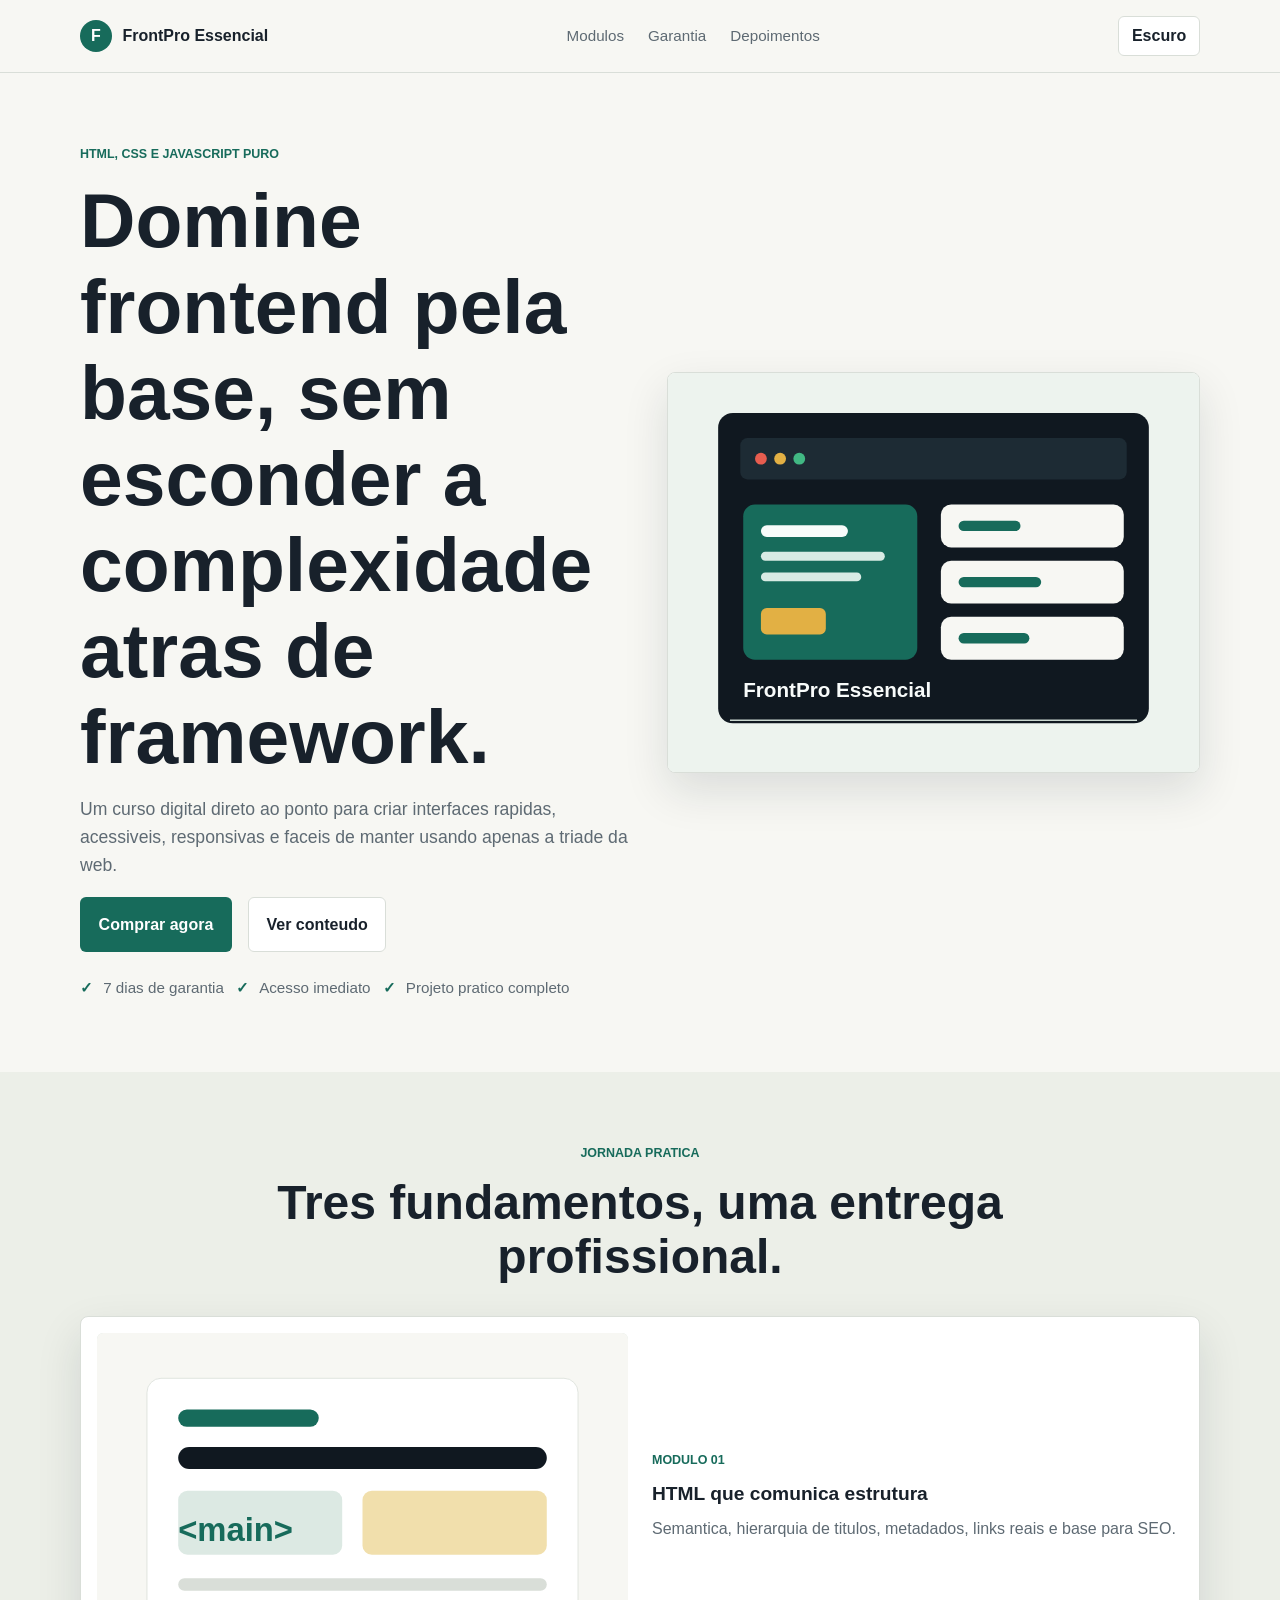
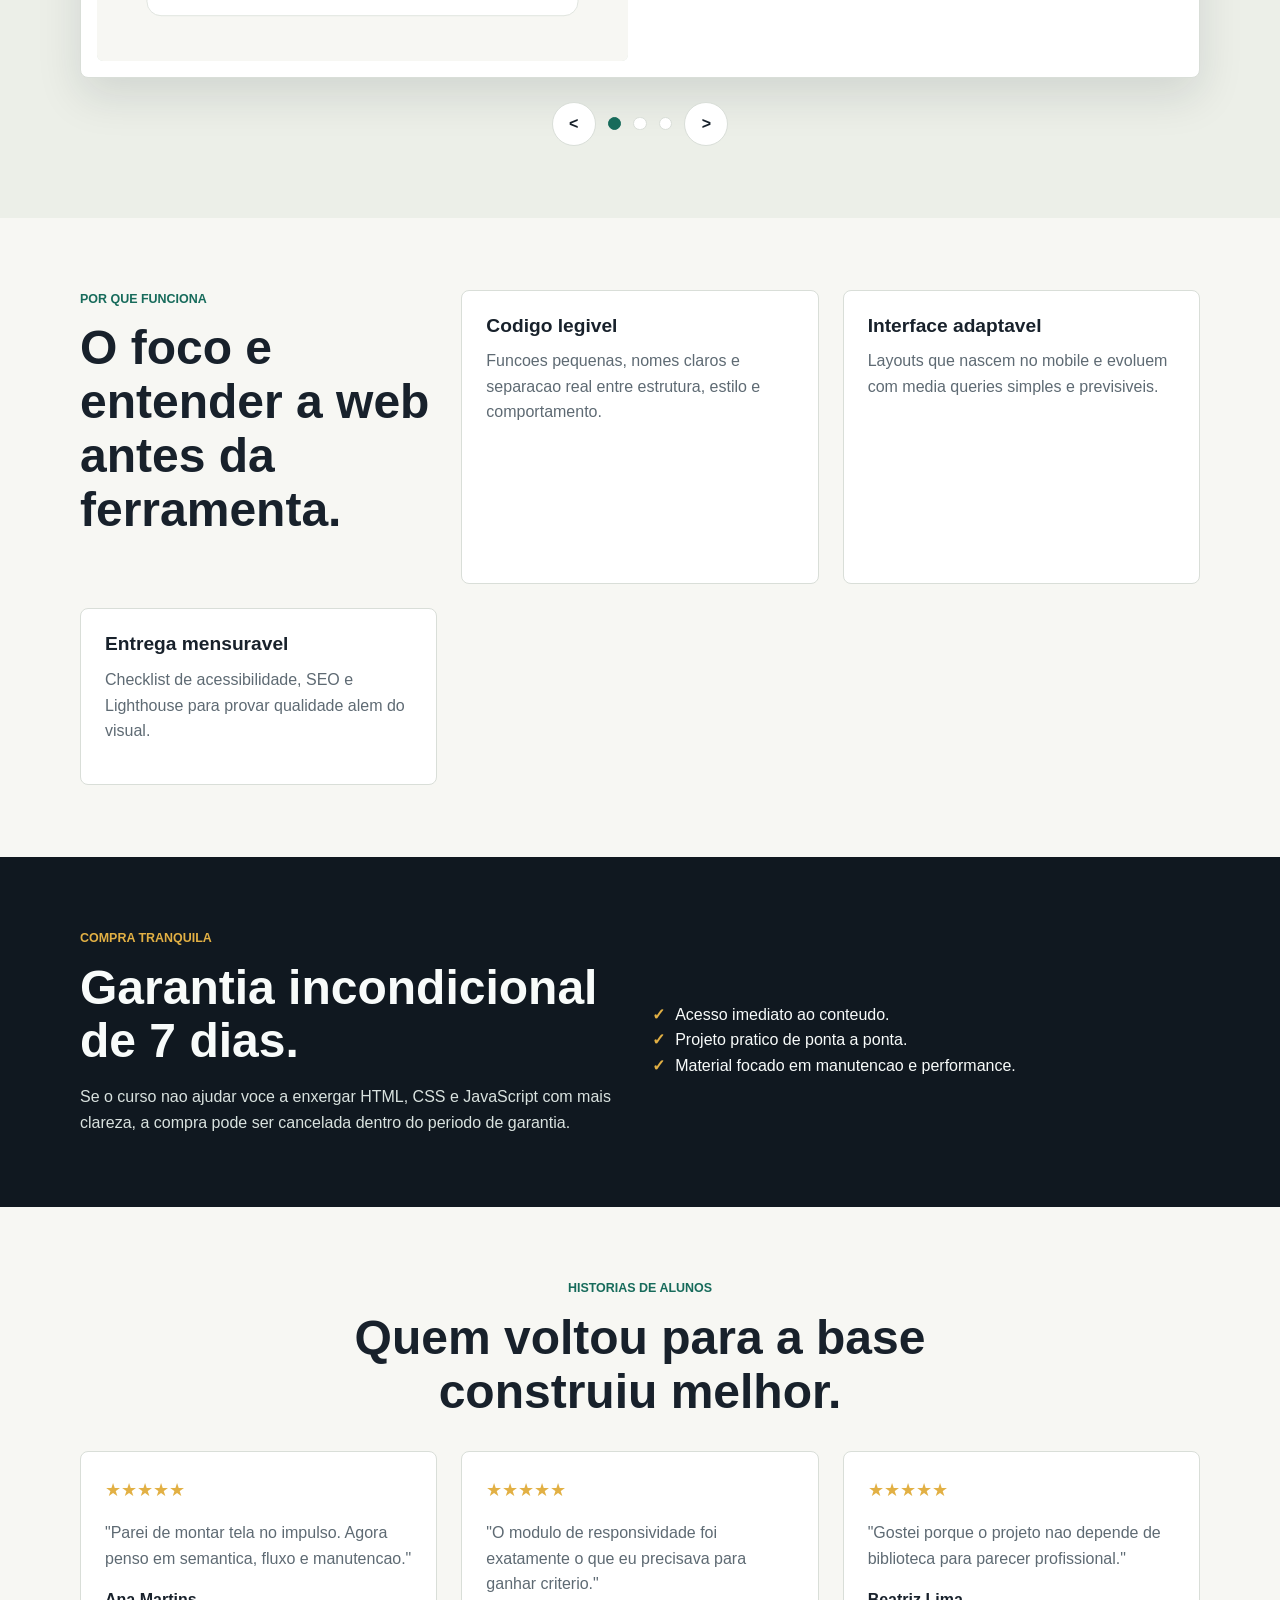
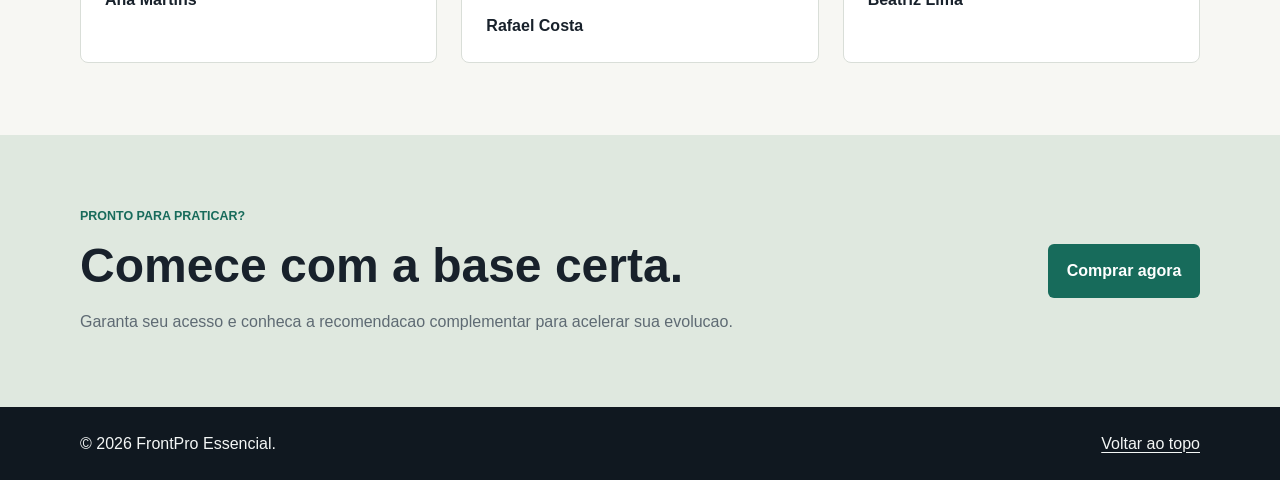
==== index.html @ 7623f75d "Fix theme toggle cache busting" ====
<!DOCTYPE html>
<html lang="pt-BR">
  <head>
    <meta charset="utf-8">
    <meta name="viewport" content="width=device-width, initial-scale=1">
    <title>FrontPro Essencial | Frontend sem framework</title>
    <meta
      name="description"
      content="Curso digital para dominar HTML, CSS e JavaScript puro com acessibilidade, responsividade, SEO e performance."
    >
    <meta property="og:title" content="FrontPro Essencial">
    <meta
      property="og:description"
      content="Aprenda frontend pela base da web: HTML semantico, CSS moderno e JavaScript Vanilla."
    >
    <meta property="og:type" content="website">
    <meta property="og:image" content="assets/img/hero.svg">
    <script>
      (function () {
        var theme = localStorage.getItem("frontpro-theme");
        var prefersDark = window.matchMedia("(prefers-color-scheme: dark)").matches;
        document.documentElement.dataset.theme = theme || (prefersDark ? "dark" : "light");
      })();
    </script>
    <link rel="preload" href="assets/css/styles.css?v=20260723" as="style">
    <link rel="stylesheet" href="assets/css/styles.css?v=20260723">
    <script src="assets/js/main.js?v=20260723" defer></script>
  </head>
  <body data-page="home">
    <a class="skip-link" href="#conteudo">Pular para o conteudo</a>

    <header class="site-header">
      <div class="container header-grid">
        <a class="brand" href="index.html" aria-label="FrontPro Essencial, inicio">
          <span class="brand-mark" aria-hidden="true">F</span>
          <span>FrontPro Essencial</span>
        </a>
        <nav class="site-nav" aria-label="Navegacao principal">
          <a href="#modulos">Modulos</a>
          <a href="#garantia">Garantia</a>
          <a href="#depoimentos">Depoimentos</a>
        </nav>
        <button class="theme-toggle" type="button" data-theme-toggle aria-label="Ativar modo escuro">
          <span data-theme-label>Escuro</span>
        </button>
      </div>
    </header>

    <main id="conteudo">
      <section class="hero section">
        <div class="container hero-grid">
          <div class="hero-copy">
            <p class="eyebrow">HTML, CSS e JavaScript puro</p>
            <h1>Domine frontend pela base, sem esconder a complexidade atras de framework.</h1>
            <p class="hero-text">
              Um curso digital direto ao ponto para criar interfaces rapidas, acessiveis,
              responsivas e faceis de manter usando apenas a triade da web.
            </p>
            <div class="hero-actions">
              <a class="button button-primary" href="upsell.html" data-track-step="initial-purchase">
                Comprar agora
              </a>
              <a class="button button-secondary" href="#modulos">Ver conteudo</a>
            </div>
            <ul class="trust-list" aria-label="Destaques do curso">
              <li>7 dias de garantia</li>
              <li>Acesso imediato</li>
              <li>Projeto pratico completo</li>
            </ul>
          </div>
          <figure class="hero-media">
            <img
              src="assets/img/hero.svg"
              width="720"
              height="540"
              alt="Tela de curso FrontPro Essencial com modulos de HTML, CSS e JavaScript"
            >
          </figure>
        </div>
      </section>

      <section class="section section-muted" id="modulos" aria-labelledby="modulos-title">
        <div class="container">
          <div class="section-heading">
            <p class="eyebrow">Jornada pratica</p>
            <h2 id="modulos-title">Tres fundamentos, uma entrega profissional.</h2>
          </div>

          <section
            class="carousel"
            data-carousel
            aria-roledescription="carrossel"
            aria-label="Modulos do FrontPro Essencial"
          >
            <div class="carousel-viewport">
              <article class="carousel-slide is-active" data-slide>
                <img
                  src="assets/img/slide-01.svg"
                  width="680"
                  height="420"
                  alt="Modulo de HTML semantico com estrutura de pagina"
                  loading="lazy"
                >
                <div>
                  <p class="eyebrow">Modulo 01</p>
                  <h3>HTML que comunica estrutura</h3>
                  <p>Semantica, hierarquia de titulos, metadados, links reais e base para SEO.</p>
                </div>
              </article>

              <article class="carousel-slide" data-slide hidden>
                <img
                  src="assets/img/slide-02.svg"
                  width="680"
                  height="420"
                  alt="Modulo de CSS responsivo com grid e componentes"
                  loading="lazy"
                >
                <div>
                  <p class="eyebrow">Modulo 02</p>
                  <h3>CSS limpo e responsivo</h3>
                  <p>Mobile first, tokens, Grid, Flexbox, estados visuais e componentes reutilizaveis.</p>
                </div>
              </article>

              <article class="carousel-slide" data-slide hidden>
                <img
                  src="assets/img/slide-03.svg"
                  width="680"
                  height="420"
                  alt="Modulo de JavaScript Vanilla com comportamento de interface"
                  loading="lazy"
                >
                <div>
                  <p class="eyebrow">Modulo 03</p>
                  <h3>JavaScript sem peso extra</h3>
                  <p>DOM, eventos, carrossel acessivel, estado de jornada e interacoes progressivas.</p>
                </div>
              </article>
            </div>

            <div class="carousel-controls" role="group" aria-label="Controles do carrossel">
              <button class="icon-button" type="button" data-carousel-prev aria-label="Slide anterior">
                <span aria-hidden="true">&lt;</span>
              </button>
              <div class="carousel-dots" data-carousel-dots role="group" aria-label="Selecionar slide"></div>
              <button class="icon-button" type="button" data-carousel-next aria-label="Proximo slide">
                <span aria-hidden="true">&gt;</span>
              </button>
            </div>
          </section>
        </div>
      </section>

      <section class="section" aria-labelledby="beneficios-title">
        <div class="container feature-grid">
          <div class="section-heading section-heading-left">
            <p class="eyebrow">Por que funciona</p>
            <h2 id="beneficios-title">O foco e entender a web antes da ferramenta.</h2>
          </div>
          <article class="feature-card">
            <h3>Codigo legivel</h3>
            <p>Funcoes pequenas, nomes claros e separacao real entre estrutura, estilo e comportamento.</p>
          </article>
          <article class="feature-card">
            <h3>Interface adaptavel</h3>
            <p>Layouts que nascem no mobile e evoluem com media queries simples e previsiveis.</p>
          </article>
          <article class="feature-card">
            <h3>Entrega mensuravel</h3>
            <p>Checklist de acessibilidade, SEO e Lighthouse para provar qualidade alem do visual.</p>
          </article>
        </div>
      </section>

      <section class="section section-band" id="garantia" aria-labelledby="garantia-title">
        <div class="container guarantee-grid">
          <div>
            <p class="eyebrow">Compra tranquila</p>
            <h2 id="garantia-title">Garantia incondicional de 7 dias.</h2>
            <p>
              Se o curso nao ajudar voce a enxergar HTML, CSS e JavaScript com mais clareza,
              a compra pode ser cancelada dentro do periodo de garantia.
            </p>
          </div>
          <ul class="check-list">
            <li>Acesso imediato ao conteudo.</li>
            <li>Projeto pratico de ponta a ponta.</li>
            <li>Material focado em manutencao e performance.</li>
          </ul>
        </div>
      </section>

      <section class="section" id="depoimentos" aria-labelledby="depoimentos-title">
        <div class="container">
          <div class="section-heading">
            <p class="eyebrow">Historias de alunos</p>
            <h2 id="depoimentos-title">Quem voltou para a base construiu melhor.</h2>
          </div>
          <div class="testimonial-grid">
            <article class="testimonial">
              <div class="stars" role="img" aria-label="Avaliacao 5 de 5">&#9733;&#9733;&#9733;&#9733;&#9733;</div>
              <p>"Parei de montar tela no impulso. Agora penso em semantica, fluxo e manutencao."</p>
              <strong>Ana Martins</strong>
            </article>
            <article class="testimonial">
              <div class="stars" role="img" aria-label="Avaliacao 4.8 de 5">&#9733;&#9733;&#9733;&#9733;&#9733;</div>
              <p>"O modulo de responsividade foi exatamente o que eu precisava para ganhar criterio."</p>
              <strong>Rafael Costa</strong>
            </article>
            <article class="testimonial">
              <div class="stars" role="img" aria-label="Avaliacao 5 de 5">&#9733;&#9733;&#9733;&#9733;&#9733;</div>
              <p>"Gostei porque o projeto nao depende de biblioteca para parecer profissional."</p>
              <strong>Beatriz Lima</strong>
            </article>
          </div>
        </div>
      </section>

      <section class="section final-cta" aria-labelledby="cta-title">
        <div class="container final-cta-grid">
          <div>
            <p class="eyebrow">Pronto para praticar?</p>
            <h2 id="cta-title">Comece com a base certa.</h2>
            <p>Garanta seu acesso e conheca a recomendacao complementar para acelerar sua evolucao.</p>
          </div>
          <a class="button button-primary" href="upsell.html" data-track-step="initial-purchase">
            Comprar agora
          </a>
        </div>
      </section>
    </main>

    <footer class="site-footer">
      <div class="container footer-grid">
        <p>&copy; 2026 FrontPro Essencial.</p>
        <a href="#conteudo">Voltar ao topo</a>
      </div>
    </footer>
  </body>
</html>
---- assets/css/styles.css ----
:root {
  color-scheme: light;
  --color-page: #f7f7f3;
  --color-surface: #ffffff;
  --color-surface-strong: #101820;
  --color-text: #18212b;
  --color-muted: #5e6a73;
  --color-border: #d9ded8;
  --color-section-muted: #ecefe8;
  --color-final-cta: #dfe8df;
  --color-reveal: #fffdf6;
  --color-video: #0b1117;
  --color-hero-gradient-start: #f7f7f3;
  --color-hero-gradient-end: #ecefe8;
  --color-media-soft: #dde8e2;
  --color-primary: #176b5b;
  --color-primary-dark: #0f4b40;
  --color-price: #0f4b40;
  --color-accent: #e2b044;
  --color-focus: #1f7ae0;
  --header-bg: rgba(247, 247, 243, 0.94);
  --shadow-soft: 0 18px 45px rgba(20, 33, 39, 0.12);
  --radius-sm: 6px;
  --radius-md: 8px;
  --container: 1120px;
  --space-1: 0.5rem;
  --space-2: 0.75rem;
  --space-3: 1rem;
  --space-4: 1.5rem;
  --space-5: 2rem;
  --space-6: 3rem;
  --space-7: 4.5rem;
  --font-body: Arial, Helvetica, sans-serif;
}

:root[data-theme="dark"] {
  color-scheme: dark;
  --color-page: #0f1514;
  --color-surface: #17211f;
  --color-surface-strong: #07100e;
  --color-text: #eef5f1;
  --color-muted: #b7c4bf;
  --color-border: #2b3a36;
  --color-section-muted: #121c1a;
  --color-final-cta: #14231f;
  --color-reveal: #171f1c;
  --color-video: #050908;
  --color-hero-gradient-start: #0f1514;
  --color-hero-gradient-end: #121c1a;
  --color-media-soft: #1e312d;
  --color-primary: #49b89f;
  --color-primary-dark: #8ee0ce;
  --color-price: #8ee0ce;
  --color-accent: #f0c766;
  --color-focus: #78b7ff;
  --header-bg: rgba(15, 21, 20, 0.94);
  --shadow-soft: 0 18px 45px rgba(0, 0, 0, 0.32);
}

* {
  box-sizing: border-box;
}

html {
  scroll-behavior: smooth;
}

body {
  margin: 0;
  background: var(--color-page);
  color: var(--color-text);
  font-family: var(--font-body);
  font-size: 1rem;
  line-height: 1.6;
}

img {
  display: block;
  max-width: 100%;
  height: auto;
}

a {
  color: inherit;
  text-decoration-thickness: 0.08em;
  text-underline-offset: 0.2em;
}

button,
input,
textarea,
select {
  font: inherit;
}

:focus-visible {
  outline: 3px solid var(--color-focus);
  outline-offset: 4px;
}

.skip-link {
  position: absolute;
  left: 1rem;
  top: 0.75rem;
  z-index: 20;
  padding: 0.7rem 1rem;
  background: var(--color-surface);
  border: 1px solid var(--color-border);
  border-radius: var(--radius-sm);
  transform: translateY(-150%);
}

.skip-link:focus {
  transform: translateY(0);
}

.container {
  width: min(100% - 2rem, var(--container));
  margin-inline: auto;
}

.narrow {
  width: min(100% - 2rem, 820px);
}

.section {
  padding-block: var(--space-7);
}

.section-muted {
  background: var(--color-section-muted);
}

.section-band {
  background: var(--color-surface-strong);
  color: #f8fbfa;
}

.site-header {
  position: sticky;
  top: 0;
  z-index: 10;
  background: var(--header-bg);
  border-bottom: 1px solid var(--color-border);
  backdrop-filter: blur(14px);
}

.header-grid {
  display: flex;
  min-height: 4.5rem;
  align-items: center;
  justify-content: space-between;
  gap: var(--space-3);
}

.brand {
  display: inline-flex;
  align-items: center;
  gap: 0.65rem;
  color: var(--color-text);
  font-weight: 800;
  text-decoration: none;
}

.brand-mark {
  display: inline-grid;
  width: 2rem;
  height: 2rem;
  place-items: center;
  border-radius: 50%;
  background: var(--color-primary);
  color: white;
}

.site-nav {
  display: none;
  align-items: center;
  gap: var(--space-4);
  color: var(--color-muted);
  font-size: 0.95rem;
}

.site-nav a {
  text-decoration: none;
}

.site-nav a:hover {
  color: var(--color-primary);
}

.theme-toggle {
  display: inline-flex;
  min-height: 2.5rem;
  align-items: center;
  justify-content: center;
  border: 1px solid var(--color-border);
  border-radius: var(--radius-sm);
  background: var(--color-surface);
  color: var(--color-text);
  cursor: pointer;
  font-weight: 800;
  padding-inline: 0.8rem;
}

.hero {
  padding-block: var(--space-6);
}

.hero-grid {
  display: grid;
  gap: var(--space-5);
  align-items: center;
}

.hero-copy {
  max-width: 680px;
}

.eyebrow {
  margin: 0 0 var(--space-2);
  color: var(--color-primary);
  font-size: 0.78rem;
  font-weight: 800;
  letter-spacing: 0;
  text-transform: uppercase;
}

.section-band .eyebrow {
  color: var(--color-accent);
}

h1,
h2,
h3,
p {
  margin-top: 0;
}

h1,
h2,
h3 {
  line-height: 1.12;
}

h1 {
  max-width: 13ch;
  margin-bottom: var(--space-3);
  font-size: clamp(2.25rem, 7vw, 4.8rem);
}

h2 {
  margin-bottom: var(--space-3);
  font-size: clamp(1.75rem, 4vw, 3rem);
}

h3 {
  margin-bottom: var(--space-2);
  font-size: 1.2rem;
}

.hero-text {
  max-width: 58ch;
  color: var(--color-muted);
  font-size: 1.1rem;
}

.section-band .hero-text,
.section-band p {
  color: #d9e2df;
}

.hero-actions,
.final-cta-grid {
  display: flex;
  flex-wrap: wrap;
  gap: var(--space-3);
  align-items: center;
}

.button {
  display: inline-flex;
  min-height: 3rem;
  align-items: center;
  justify-content: center;
  border: 1px solid transparent;
  border-radius: var(--radius-sm);
  padding: 0.85rem 1.1rem;
  font-weight: 800;
  text-decoration: none;
  transition: background-color 180ms ease, border-color 180ms ease, color 180ms ease, transform 180ms ease;
}

.button:hover {
  transform: translateY(-1px);
}

.button-primary {
  background: var(--color-primary);
  color: white;
}

.button-primary:hover {
  background: var(--color-primary-dark);
}

.button-secondary {
  border-color: var(--color-border);
  background: var(--color-surface);
  color: var(--color-text);
}

.button-secondary:hover {
  border-color: var(--color-primary);
  color: var(--color-primary-dark);
}

.trust-list,
.check-list,
.summary-list {
  padding: 0;
  list-style: none;
}

.trust-list {
  display: flex;
  flex-wrap: wrap;
  gap: var(--space-2);
  margin: var(--space-4) 0 0;
  color: var(--color-muted);
  font-size: 0.95rem;
}

.trust-list li,
.check-list li {
  position: relative;
  padding-left: 1.45rem;
}

.trust-list li::before,
.check-list li::before {
  position: absolute;
  left: 0;
  color: var(--color-primary);
  content: "✓";
  font-weight: 800;
}

.section-band .check-list li::before {
  color: var(--color-accent);
}

.hero-media {
  margin: 0;
  border: 1px solid var(--color-border);
  border-radius: var(--radius-md);
  background: var(--color-surface);
  box-shadow: var(--shadow-soft);
  overflow: hidden;
}

.section-heading {
  max-width: 760px;
  margin: 0 auto var(--space-5);
  text-align: center;
}

.section-heading-left {
  margin-inline: 0;
  text-align: left;
}

.carousel {
  display: grid;
  gap: var(--space-4);
}

.carousel-viewport {
  min-height: 0;
}

.carousel-slide {
  display: grid;
  gap: var(--space-4);
  align-items: center;
  padding: var(--space-3);
  border: 1px solid var(--color-border);
  border-radius: var(--radius-md);
  background: var(--color-surface);
  box-shadow: var(--shadow-soft);
}

.carousel-slide[hidden] {
  display: none;
}

.carousel-slide img {
  border-radius: var(--radius-sm);
  background: var(--color-media-soft);
}

.carousel-slide p:last-child {
  margin-bottom: 0;
  color: var(--color-muted);
}

.carousel-controls,
.carousel-dots {
  display: flex;
  align-items: center;
  justify-content: center;
  gap: var(--space-2);
}

.icon-button,
.dot-button {
  display: inline-grid;
  place-items: center;
  border: 1px solid var(--color-border);
  background: var(--color-surface);
  color: var(--color-text);
  cursor: pointer;
}

.icon-button {
  width: 2.75rem;
  height: 2.75rem;
  border-radius: 50%;
  font-weight: 800;
}

.dot-button {
  width: 0.85rem;
  height: 0.85rem;
  border-radius: 50%;
  padding: 0;
}

.dot-button[aria-current="true"] {
  background: var(--color-primary);
  border-color: var(--color-primary);
}

.feature-grid,
.testimonial-grid,
.steps-grid,
.info-grid,
.offer-grid,
.thanks-grid,
.guarantee-grid {
  display: grid;
  gap: var(--space-4);
}

.feature-card,
.testimonial,
.step-card,
.summary-card,
.support-box,
.offer-panel,
.price-box {
  border: 1px solid var(--color-border);
  border-radius: var(--radius-md);
  background: var(--color-surface);
  padding: var(--space-4);
}

.feature-card p,
.testimonial p,
.step-card p,
.support-box p,
.offer-panel p {
  color: var(--color-muted);
}

.guarantee-grid {
  align-items: center;
}

.guarantee-grid p:last-child,
.guarantee-grid ul {
  margin-bottom: 0;
}

.guarantee-compact {
  margin-top: var(--space-4);
}

.stars {
  margin-bottom: var(--space-3);
  color: var(--color-accent);
  font-size: 1.1rem;
  letter-spacing: 0;
}

.final-cta {
  background: var(--color-final-cta);
}

.final-cta-grid {
  justify-content: space-between;
}

.final-cta-grid p:last-child {
  margin-bottom: 0;
  color: var(--color-muted);
}

.site-footer {
  padding-block: var(--space-4);
  background: var(--color-surface-strong);
  color: #f4f7f6;
}

.footer-grid {
  display: flex;
  flex-wrap: wrap;
  justify-content: space-between;
  gap: var(--space-3);
}

.footer-grid p {
  margin-bottom: 0;
}

.footer-grid a {
  color: #f4f7f6;
}

.upsell-hero {
  padding-bottom: var(--space-5);
}

.video-shell {
  position: relative;
  margin-top: var(--space-4);
  overflow: hidden;
  border-radius: var(--radius-md);
  background: var(--color-video);
  box-shadow: var(--shadow-soft);
  aspect-ratio: 16 / 9;
}

.video-shell iframe {
  position: absolute;
  inset: 0;
  width: 100%;
  height: 100%;
  border: 0;
}

.video-note {
  margin-top: var(--space-3);
  color: var(--color-muted);
  font-size: 0.95rem;
}

.reveal-offer {
  background: var(--color-reveal);
}

.offer-grid {
  align-items: start;
}

.price-box {
  margin: 0;
  color: var(--color-muted);
  text-align: center;
}

.price-box strong {
  display: inline-block;
  margin-top: var(--space-1);
  color: var(--color-price);
  font-size: 2rem;
}

.thanks-section {
  background: linear-gradient(180deg, var(--color-hero-gradient-start) 0%, var(--color-hero-gradient-end) 100%);
}

.thanks-grid {
  align-items: center;
}

.summary-card h2 {
  font-size: 1.5rem;
}

.summary-list {
  margin: 0;
}

.summary-list li {
  padding-block: 0.7rem;
  border-bottom: 1px solid var(--color-border);
}

.summary-list li:last-child {
  border-bottom: 0;
}

.step-card span {
  display: inline-grid;
  width: 2rem;
  height: 2rem;
  margin-bottom: var(--space-3);
  place-items: center;
  border-radius: 50%;
  background: var(--color-primary);
  color: white;
  font-weight: 800;
}

@media (min-width: 720px) {
  .site-nav {
    display: flex;
  }

  .hero-grid,
  .carousel-slide,
  .offer-grid,
  .thanks-grid,
  .info-grid,
  .guarantee-grid {
    grid-template-columns: repeat(2, minmax(0, 1fr));
  }

  .feature-grid,
  .testimonial-grid,
  .steps-grid {
    grid-template-columns: repeat(3, minmax(0, 1fr));
  }

  .feature-grid .section-heading,
  .steps-grid .section-heading {
    grid-column: 1 / -1;
  }

  .carousel-viewport {
    min-height: 0;
  }
}

@media (min-width: 1040px) {
  .hero {
    padding-block: var(--space-7);
  }

  .hero-grid {
    grid-template-columns: 1.02fr 0.98fr;
  }

  .feature-grid .section-heading,
  .steps-grid .section-heading {
    grid-column: auto;
  }
}

@media (max-width: 420px) {
  .container,
  .narrow {
    width: min(100% - 1.25rem, var(--container));
  }

  .section {
    padding-block: var(--space-5);
  }

  .header-grid {
    min-height: 4rem;
  }

  .brand {
    font-size: 0.95rem;
  }

  .hero-actions,
  .final-cta-grid {
    align-items: stretch;
    flex-direction: column;
  }

  .button {
    width: 100%;
  }

  .carousel-viewport {
    min-height: 0;
  }
}

@media (prefers-reduced-motion: reduce) {
  *,
  *::before,
  *::after {
    scroll-behavior: auto !important;
    animation-duration: 0.01ms !important;
    animation-iteration-count: 1 !important;
    transition-duration: 0.01ms !important;
  }
}
---- assets/css/styles.css ----
:root {
  color-scheme: light;
  --color-page: #f7f7f3;
  --color-surface: #ffffff;
  --color-surface-strong: #101820;
  --color-text: #18212b;
  --color-muted: #5e6a73;
  --color-border: #d9ded8;
  --color-section-muted: #ecefe8;
  --color-final-cta: #dfe8df;
  --color-reveal: #fffdf6;
  --color-video: #0b1117;
  --color-hero-gradient-start: #f7f7f3;
  --color-hero-gradient-end: #ecefe8;
  --color-media-soft: #dde8e2;
  --color-primary: #176b5b;
  --color-primary-dark: #0f4b40;
  --color-price: #0f4b40;
  --color-accent: #e2b044;
  --color-focus: #1f7ae0;
  --header-bg: rgba(247, 247, 243, 0.94);
  --shadow-soft: 0 18px 45px rgba(20, 33, 39, 0.12);
  --radius-sm: 6px;
  --radius-md: 8px;
  --container: 1120px;
  --space-1: 0.5rem;
  --space-2: 0.75rem;
  --space-3: 1rem;
  --space-4: 1.5rem;
  --space-5: 2rem;
  --space-6: 3rem;
  --space-7: 4.5rem;
  --font-body: Arial, Helvetica, sans-serif;
}

:root[data-theme="dark"] {
  color-scheme: dark;
  --color-page: #0f1514;
  --color-surface: #17211f;
  --color-surface-strong: #07100e;
  --color-text: #eef5f1;
  --color-muted: #b7c4bf;
  --color-border: #2b3a36;
  --color-section-muted: #121c1a;
  --color-final-cta: #14231f;
  --color-reveal: #171f1c;
  --color-video: #050908;
  --color-hero-gradient-start: #0f1514;
  --color-hero-gradient-end: #121c1a;
  --color-media-soft: #1e312d;
  --color-primary: #49b89f;
  --color-primary-dark: #8ee0ce;
  --color-price: #8ee0ce;
  --color-accent: #f0c766;
  --color-focus: #78b7ff;
  --header-bg: rgba(15, 21, 20, 0.94);
  --shadow-soft: 0 18px 45px rgba(0, 0, 0, 0.32);
}

* {
  box-sizing: border-box;
}

html {
  scroll-behavior: smooth;
}

body {
  margin: 0;
  background: var(--color-page);
  color: var(--color-text);
  font-family: var(--font-body);
  font-size: 1rem;
  line-height: 1.6;
}

img {
  display: block;
  max-width: 100%;
  height: auto;
}

a {
  color: inherit;
  text-decoration-thickness: 0.08em;
  text-underline-offset: 0.2em;
}

button,
input,
textarea,
select {
  font: inherit;
}

:focus-visible {
  outline: 3px solid var(--color-focus);
  outline-offset: 4px;
}

.skip-link {
  position: absolute;
  left: 1rem;
  top: 0.75rem;
  z-index: 20;
  padding: 0.7rem 1rem;
  background: var(--color-surface);
  border: 1px solid var(--color-border);
  border-radius: var(--radius-sm);
  transform: translateY(-150%);
}

.skip-link:focus {
  transform: translateY(0);
}

.container {
  width: min(100% - 2rem, var(--container));
  margin-inline: auto;
}

.narrow {
  width: min(100% - 2rem, 820px);
}

.section {
  padding-block: var(--space-7);
}

.section-muted {
  background: var(--color-section-muted);
}

.section-band {
  background: var(--color-surface-strong);
  color: #f8fbfa;
}

.site-header {
  position: sticky;
  top: 0;
  z-index: 10;
  background: var(--header-bg);
  border-bottom: 1px solid var(--color-border);
  backdrop-filter: blur(14px);
}

.header-grid {
  display: flex;
  min-height: 4.5rem;
  align-items: center;
  justify-content: space-between;
  gap: var(--space-3);
}

.brand {
  display: inline-flex;
  align-items: center;
  gap: 0.65rem;
  color: var(--color-text);
  font-weight: 800;
  text-decoration: none;
}

.brand-mark {
  display: inline-grid;
  width: 2rem;
  height: 2rem;
  place-items: center;
  border-radius: 50%;
  background: var(--color-primary);
  color: white;
}

.site-nav {
  display: none;
  align-items: center;
  gap: var(--space-4);
  color: var(--color-muted);
  font-size: 0.95rem;
}

.site-nav a {
  text-decoration: none;
}

.site-nav a:hover {
  color: var(--color-primary);
}

.theme-toggle {
  display: inline-flex;
  min-height: 2.5rem;
  align-items: center;
  justify-content: center;
  border: 1px solid var(--color-border);
  border-radius: var(--radius-sm);
  background: var(--color-surface);
  color: var(--color-text);
  cursor: pointer;
  font-weight: 800;
  padding-inline: 0.8rem;
}

.hero {
  padding-block: var(--space-6);
}

.hero-grid {
  display: grid;
  gap: var(--space-5);
  align-items: center;
}

.hero-copy {
  max-width: 680px;
}

.eyebrow {
  margin: 0 0 var(--space-2);
  color: var(--color-primary);
  font-size: 0.78rem;
  font-weight: 800;
  letter-spacing: 0;
  text-transform: uppercase;
}

.section-band .eyebrow {
  color: var(--color-accent);
}

h1,
h2,
h3,
p {
  margin-top: 0;
}

h1,
h2,
h3 {
  line-height: 1.12;
}

h1 {
  max-width: 13ch;
  margin-bottom: var(--space-3);
  font-size: clamp(2.25rem, 7vw, 4.8rem);
}

h2 {
  margin-bottom: var(--space-3);
  font-size: clamp(1.75rem, 4vw, 3rem);
}

h3 {
  margin-bottom: var(--space-2);
  font-size: 1.2rem;
}

.hero-text {
  max-width: 58ch;
  color: var(--color-muted);
  font-size: 1.1rem;
}

.section-band .hero-text,
.section-band p {
  color: #d9e2df;
}

.hero-actions,
.final-cta-grid {
  display: flex;
  flex-wrap: wrap;
  gap: var(--space-3);
  align-items: center;
}

.button {
  display: inline-flex;
  min-height: 3rem;
  align-items: center;
  justify-content: center;
  border: 1px solid transparent;
  border-radius: var(--radius-sm);
  padding: 0.85rem 1.1rem;
  font-weight: 800;
  text-decoration: none;
  transition: background-color 180ms ease, border-color 180ms ease, color 180ms ease, transform 180ms ease;
}

.button:hover {
  transform: translateY(-1px);
}

.button-primary {
  background: var(--color-primary);
  color: white;
}

.button-primary:hover {
  background: var(--color-primary-dark);
}

.button-secondary {
  border-color: var(--color-border);
  background: var(--color-surface);
  color: var(--color-text);
}

.button-secondary:hover {
  border-color: var(--color-primary);
  color: var(--color-primary-dark);
}

.trust-list,
.check-list,
.summary-list {
  padding: 0;
  list-style: none;
}

.trust-list {
  display: flex;
  flex-wrap: wrap;
  gap: var(--space-2);
  margin: var(--space-4) 0 0;
  color: var(--color-muted);
  font-size: 0.95rem;
}

.trust-list li,
.check-list li {
  position: relative;
  padding-left: 1.45rem;
}

.trust-list li::before,
.check-list li::before {
  position: absolute;
  left: 0;
  color: var(--color-primary);
  content: "✓";
  font-weight: 800;
}

.section-band .check-list li::before {
  color: var(--color-accent);
}

.hero-media {
  margin: 0;
  border: 1px solid var(--color-border);
  border-radius: var(--radius-md);
  background: var(--color-surface);
  box-shadow: var(--shadow-soft);
  overflow: hidden;
}

.section-heading {
  max-width: 760px;
  margin: 0 auto var(--space-5);
  text-align: center;
}

.section-heading-left {
  margin-inline: 0;
  text-align: left;
}

.carousel {
  display: grid;
  gap: var(--space-4);
}

.carousel-viewport {
  min-height: 0;
}

.carousel-slide {
  display: grid;
  gap: var(--space-4);
  align-items: center;
  padding: var(--space-3);
  border: 1px solid var(--color-border);
  border-radius: var(--radius-md);
  background: var(--color-surface);
  box-shadow: var(--shadow-soft);
}

.carousel-slide[hidden] {
  display: none;
}

.carousel-slide img {
  border-radius: var(--radius-sm);
  background: var(--color-media-soft);
}

.carousel-slide p:last-child {
  margin-bottom: 0;
  color: var(--color-muted);
}

.carousel-controls,
.carousel-dots {
  display: flex;
  align-items: center;
  justify-content: center;
  gap: var(--space-2);
}

.icon-button,
.dot-button {
  display: inline-grid;
  place-items: center;
  border: 1px solid var(--color-border);
  background: var(--color-surface);
  color: var(--color-text);
  cursor: pointer;
}

.icon-button {
  width: 2.75rem;
  height: 2.75rem;
  border-radius: 50%;
  font-weight: 800;
}

.dot-button {
  width: 0.85rem;
  height: 0.85rem;
  border-radius: 50%;
  padding: 0;
}

.dot-button[aria-current="true"] {
  background: var(--color-primary);
  border-color: var(--color-primary);
}

.feature-grid,
.testimonial-grid,
.steps-grid,
.info-grid,
.offer-grid,
.thanks-grid,
.guarantee-grid {
  display: grid;
  gap: var(--space-4);
}

.feature-card,
.testimonial,
.step-card,
.summary-card,
.support-box,
.offer-panel,
.price-box {
  border: 1px solid var(--color-border);
  border-radius: var(--radius-md);
  background: var(--color-surface);
  padding: var(--space-4);
}

.feature-card p,
.testimonial p,
.step-card p,
.support-box p,
.offer-panel p {
  color: var(--color-muted);
}

.guarantee-grid {
  align-items: center;
}

.guarantee-grid p:last-child,
.guarantee-grid ul {
  margin-bottom: 0;
}

.guarantee-compact {
  margin-top: var(--space-4);
}

.stars {
  margin-bottom: var(--space-3);
  color: var(--color-accent);
  font-size: 1.1rem;
  letter-spacing: 0;
}

.final-cta {
  background: var(--color-final-cta);
}

.final-cta-grid {
  justify-content: space-between;
}

.final-cta-grid p:last-child {
  margin-bottom: 0;
  color: var(--color-muted);
}

.site-footer {
  padding-block: var(--space-4);
  background: var(--color-surface-strong);
  color: #f4f7f6;
}

.footer-grid {
  display: flex;
  flex-wrap: wrap;
  justify-content: space-between;
  gap: var(--space-3);
}

.footer-grid p {
  margin-bottom: 0;
}

.footer-grid a {
  color: #f4f7f6;
}

.upsell-hero {
  padding-bottom: var(--space-5);
}

.video-shell {
  position: relative;
  margin-top: var(--space-4);
  overflow: hidden;
  border-radius: var(--radius-md);
  background: var(--color-video);
  box-shadow: var(--shadow-soft);
  aspect-ratio: 16 / 9;
}

.video-shell iframe {
  position: absolute;
  inset: 0;
  width: 100%;
  height: 100%;
  border: 0;
}

.video-note {
  margin-top: var(--space-3);
  color: var(--color-muted);
  font-size: 0.95rem;
}

.reveal-offer {
  background: var(--color-reveal);
}

.offer-grid {
  align-items: start;
}

.price-box {
  margin: 0;
  color: var(--color-muted);
  text-align: center;
}

.price-box strong {
  display: inline-block;
  margin-top: var(--space-1);
  color: var(--color-price);
  font-size: 2rem;
}

.thanks-section {
  background: linear-gradient(180deg, var(--color-hero-gradient-start) 0%, var(--color-hero-gradient-end) 100%);
}

.thanks-grid {
  align-items: center;
}

.summary-card h2 {
  font-size: 1.5rem;
}

.summary-list {
  margin: 0;
}

.summary-list li {
  padding-block: 0.7rem;
  border-bottom: 1px solid var(--color-border);
}

.summary-list li:last-child {
  border-bottom: 0;
}

.step-card span {
  display: inline-grid;
  width: 2rem;
  height: 2rem;
  margin-bottom: var(--space-3);
  place-items: center;
  border-radius: 50%;
  background: var(--color-primary);
  color: white;
  font-weight: 800;
}

@media (min-width: 720px) {
  .site-nav {
    display: flex;
  }

  .hero-grid,
  .carousel-slide,
  .offer-grid,
  .thanks-grid,
  .info-grid,
  .guarantee-grid {
    grid-template-columns: repeat(2, minmax(0, 1fr));
  }

  .feature-grid,
  .testimonial-grid,
  .steps-grid {
    grid-template-columns: repeat(3, minmax(0, 1fr));
  }

  .feature-grid .section-heading,
  .steps-grid .section-heading {
    grid-column: 1 / -1;
  }

  .carousel-viewport {
    min-height: 0;
  }
}

@media (min-width: 1040px) {
  .hero {
    padding-block: var(--space-7);
  }

  .hero-grid {
    grid-template-columns: 1.02fr 0.98fr;
  }

  .feature-grid .section-heading,
  .steps-grid .section-heading {
    grid-column: auto;
  }
}

@media (max-width: 420px) {
  .container,
  .narrow {
    width: min(100% - 1.25rem, var(--container));
  }

  .section {
    padding-block: var(--space-5);
  }

  .header-grid {
    min-height: 4rem;
  }

  .brand {
    font-size: 0.95rem;
  }

  .hero-actions,
  .final-cta-grid {
    align-items: stretch;
    flex-direction: column;
  }

  .button {
    width: 100%;
  }

  .carousel-viewport {
    min-height: 0;
  }
}

@media (prefers-reduced-motion: reduce) {
  *,
  *::before,
  *::after {
    scroll-behavior: auto !important;
    animation-duration: 0.01ms !important;
    animation-iteration-count: 1 !important;
    transition-duration: 0.01ms !important;
  }
}
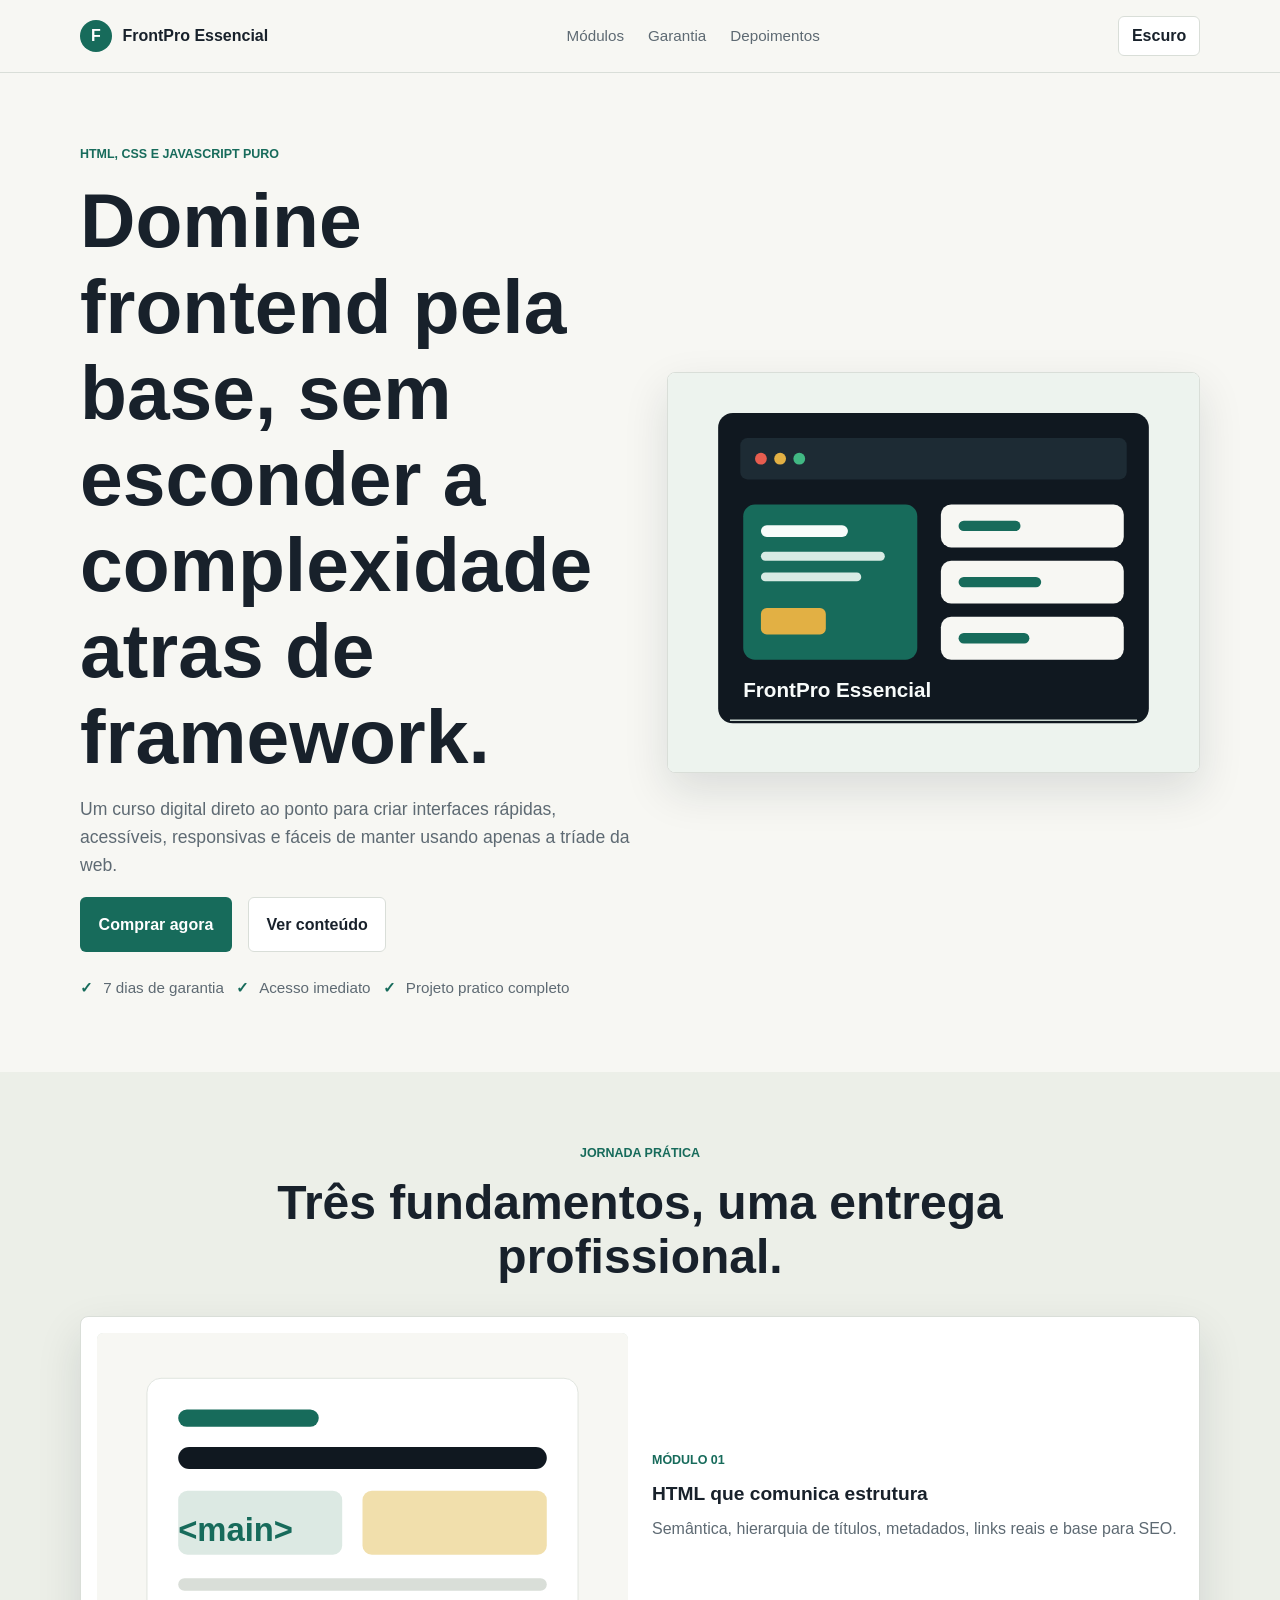
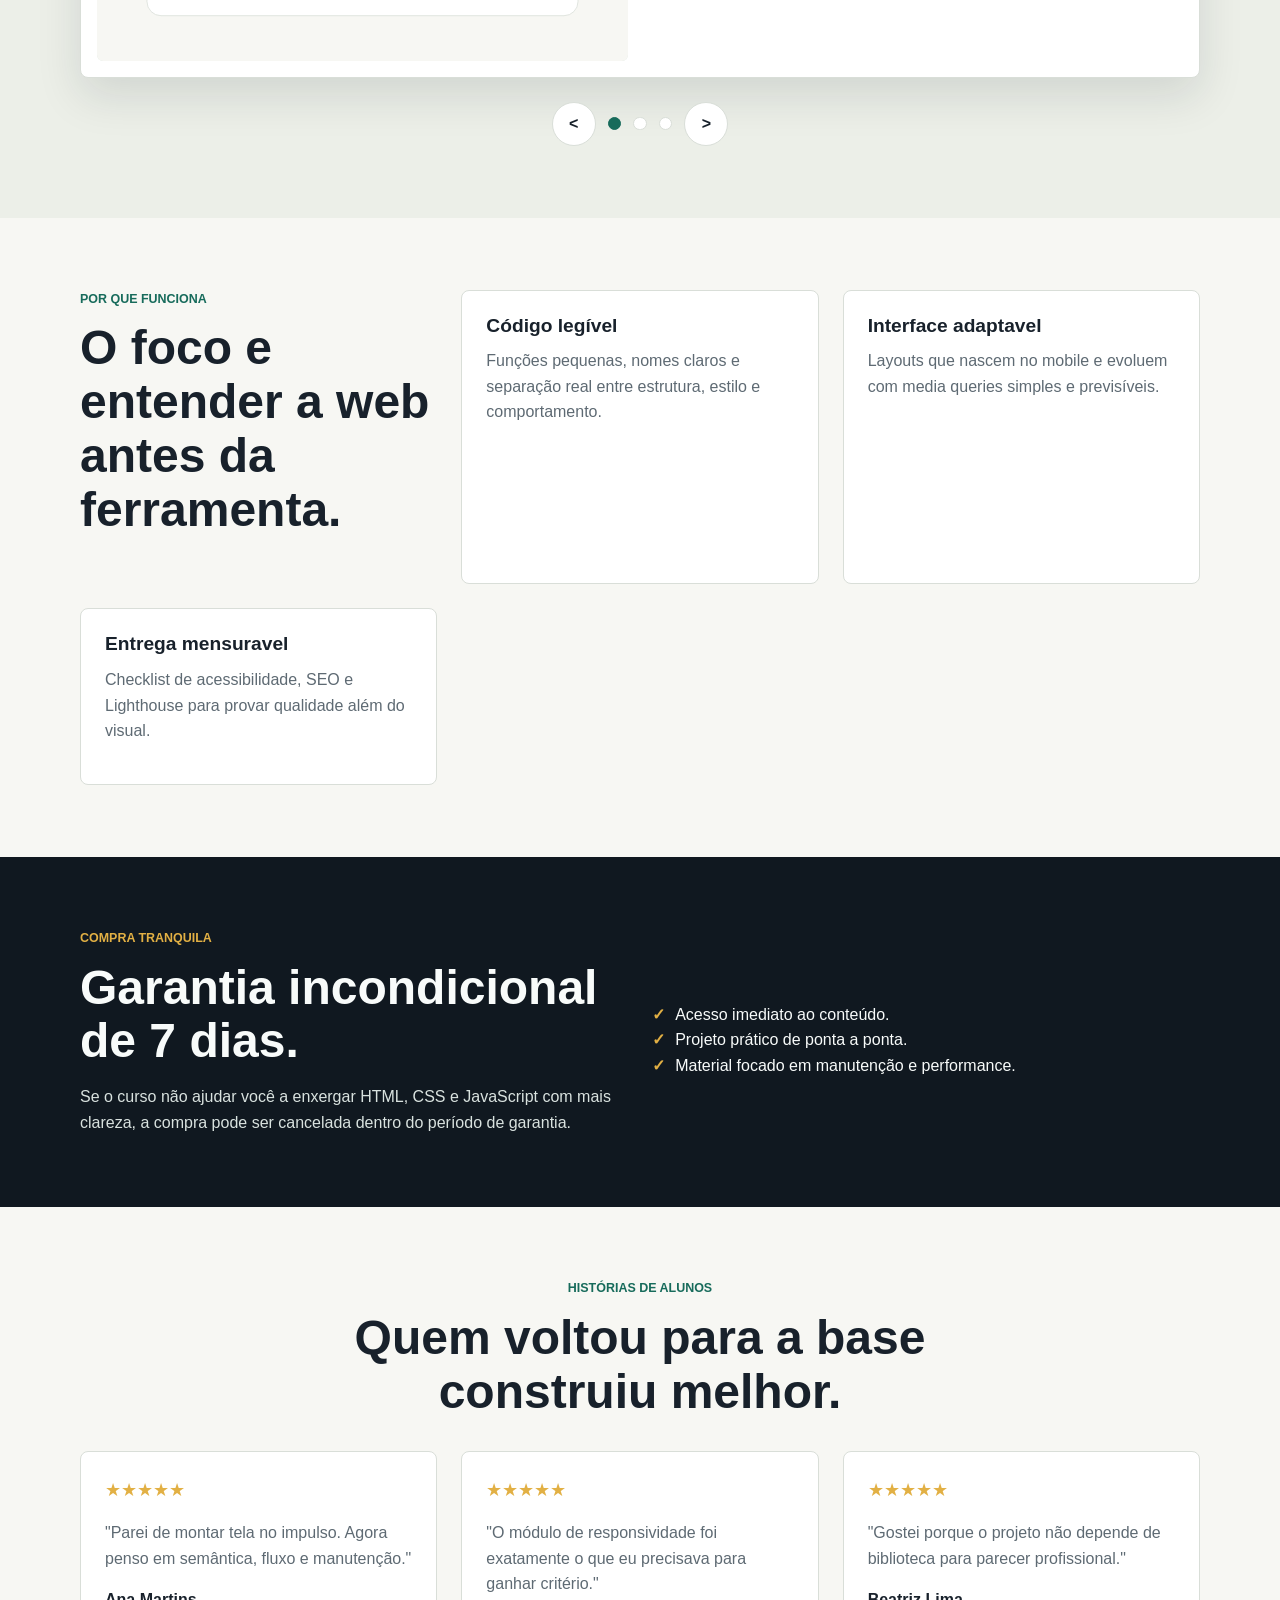
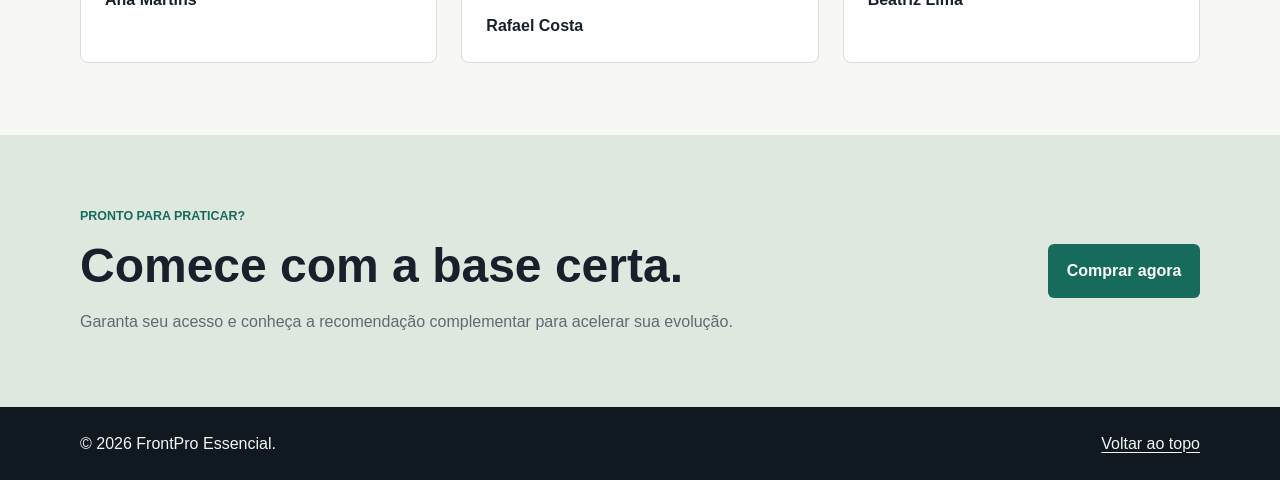
==== commit d958aa45: "Fix Portuguese accents" ====
--- a/index.html
+++ b/index.html
@@ -11,7 +11,7 @@
     <meta property="og:title" content="FrontPro Essencial">
     <meta
       property="og:description"
-      content="Aprenda frontend pela base da web: HTML semantico, CSS moderno e JavaScript Vanilla."
+      content="Aprenda frontend pela base da web: HTML semântico, CSS moderno e JavaScript Vanilla."
     >
     <meta property="og:type" content="website">
     <meta property="og:image" content="assets/img/hero.svg">
@@ -27,16 +27,16 @@
     <script src="assets/js/main.js?v=20260723" defer></script>
   </head>
   <body data-page="home">
-    <a class="skip-link" href="#conteudo">Pular para o conteudo</a>
+    <a class="skip-link" href="#conteudo">Pular para o conteúdo</a>
 
     <header class="site-header">
       <div class="container header-grid">
-        <a class="brand" href="index.html" aria-label="FrontPro Essencial, inicio">
+        <a class="brand" href="index.html" aria-label="FrontPro Essencial, início">
           <span class="brand-mark" aria-hidden="true">F</span>
           <span>FrontPro Essencial</span>
         </a>
         <nav class="site-nav" aria-label="Navegacao principal">
-          <a href="#modulos">Modulos</a>
+          <a href="#modulos">Módulos</a>
           <a href="#garantia">Garantia</a>
           <a href="#depoimentos">Depoimentos</a>
         </nav>
@@ -53,14 +53,14 @@
             <p class="eyebrow">HTML, CSS e JavaScript puro</p>
             <h1>Domine frontend pela base, sem esconder a complexidade atras de framework.</h1>
             <p class="hero-text">
-              Um curso digital direto ao ponto para criar interfaces rapidas, acessiveis,
-              responsivas e faceis de manter usando apenas a triade da web.
+              Um curso digital direto ao ponto para criar interfaces rápidas, acessíveis,
+              responsivas e fáceis de manter usando apenas a tríade da web.
             </p>
             <div class="hero-actions">
               <a class="button button-primary" href="upsell.html" data-track-step="initial-purchase">
                 Comprar agora
               </a>
-              <a class="button button-secondary" href="#modulos">Ver conteudo</a>
+              <a class="button button-secondary" href="#modulos">Ver conteúdo</a>
             </div>
             <ul class="trust-list" aria-label="Destaques do curso">
               <li>7 dias de garantia</li>
@@ -82,15 +82,15 @@
       <section class="section section-muted" id="modulos" aria-labelledby="modulos-title">
         <div class="container">
           <div class="section-heading">
-            <p class="eyebrow">Jornada pratica</p>
-            <h2 id="modulos-title">Tres fundamentos, uma entrega profissional.</h2>
+            <p class="eyebrow">Jornada prática</p>
+            <h2 id="modulos-title">Três fundamentos, uma entrega profissional.</h2>
           </div>
 
           <section
             class="carousel"
             data-carousel
             aria-roledescription="carrossel"
-            aria-label="Modulos do FrontPro Essencial"
+            aria-label="Módulos do FrontPro Essencial"
           >
             <div class="carousel-viewport">
               <article class="carousel-slide is-active" data-slide>
@@ -98,13 +98,13 @@
                   src="assets/img/slide-01.svg"
                   width="680"
                   height="420"
-                  alt="Modulo de HTML semantico com estrutura de pagina"
+                  alt="Módulo de HTML semântico com estrutura de página"
                   loading="lazy"
                 >
                 <div>
-                  <p class="eyebrow">Modulo 01</p>
+                  <p class="eyebrow">Módulo 01</p>
                   <h3>HTML que comunica estrutura</h3>
-                  <p>Semantica, hierarquia de titulos, metadados, links reais e base para SEO.</p>
+                  <p>Semântica, hierarquia de títulos, metadados, links reais e base para SEO.</p>
                 </div>
               </article>
 
@@ -113,13 +113,13 @@
                   src="assets/img/slide-02.svg"
                   width="680"
                   height="420"
-                  alt="Modulo de CSS responsivo com grid e componentes"
+                  alt="Módulo de CSS responsivo com grid e componentes"
                   loading="lazy"
                 >
                 <div>
-                  <p class="eyebrow">Modulo 02</p>
+                  <p class="eyebrow">Módulo 02</p>
                   <h3>CSS limpo e responsivo</h3>
-                  <p>Mobile first, tokens, Grid, Flexbox, estados visuais e componentes reutilizaveis.</p>
+                  <p>Mobile first, tokens, Grid, Flexbox, estados visuais e componentes reutilizáveis.</p>
                 </div>
               </article>
 
@@ -128,13 +128,13 @@
                   src="assets/img/slide-03.svg"
                   width="680"
                   height="420"
-                  alt="Modulo de JavaScript Vanilla com comportamento de interface"
+                  alt="Módulo de JavaScript Vanilla com comportamento de interface"
                   loading="lazy"
                 >
                 <div>
-                  <p class="eyebrow">Modulo 03</p>
+                  <p class="eyebrow">Módulo 03</p>
                   <h3>JavaScript sem peso extra</h3>
-                  <p>DOM, eventos, carrossel acessivel, estado de jornada e interacoes progressivas.</p>
+                  <p>DOM, eventos, carrossel acessível, estado de jornada e interações progressivas.</p>
                 </div>
               </article>
             </div>
@@ -144,7 +144,7 @@
                 <span aria-hidden="true">&lt;</span>
               </button>
               <div class="carousel-dots" data-carousel-dots role="group" aria-label="Selecionar slide"></div>
-              <button class="icon-button" type="button" data-carousel-next aria-label="Proximo slide">
+              <button class="icon-button" type="button" data-carousel-next aria-label="Próximo slide">
                 <span aria-hidden="true">&gt;</span>
               </button>
             </div>
@@ -159,16 +159,16 @@
             <h2 id="beneficios-title">O foco e entender a web antes da ferramenta.</h2>
           </div>
           <article class="feature-card">
-            <h3>Codigo legivel</h3>
-            <p>Funcoes pequenas, nomes claros e separacao real entre estrutura, estilo e comportamento.</p>
+            <h3>Código legível</h3>
+            <p>Funções pequenas, nomes claros e separação real entre estrutura, estilo e comportamento.</p>
           </article>
           <article class="feature-card">
             <h3>Interface adaptavel</h3>
-            <p>Layouts que nascem no mobile e evoluem com media queries simples e previsiveis.</p>
+            <p>Layouts que nascem no mobile e evoluem com media queries simples e previsíveis.</p>
           </article>
           <article class="feature-card">
             <h3>Entrega mensuravel</h3>
-            <p>Checklist de acessibilidade, SEO e Lighthouse para provar qualidade alem do visual.</p>
+            <p>Checklist de acessibilidade, SEO e Lighthouse para provar qualidade além do visual.</p>
           </article>
         </div>
       </section>
@@ -179,14 +179,14 @@
             <p class="eyebrow">Compra tranquila</p>
             <h2 id="garantia-title">Garantia incondicional de 7 dias.</h2>
             <p>
-              Se o curso nao ajudar voce a enxergar HTML, CSS e JavaScript com mais clareza,
-              a compra pode ser cancelada dentro do periodo de garantia.
+              Se o curso não ajudar você a enxergar HTML, CSS e JavaScript com mais clareza,
+              a compra pode ser cancelada dentro do período de garantia.
             </p>
           </div>
           <ul class="check-list">
-            <li>Acesso imediato ao conteudo.</li>
-            <li>Projeto pratico de ponta a ponta.</li>
-            <li>Material focado em manutencao e performance.</li>
+            <li>Acesso imediato ao conteúdo.</li>
+            <li>Projeto prático de ponta a ponta.</li>
+            <li>Material focado em manutenção e performance.</li>
           </ul>
         </div>
       </section>
@@ -194,23 +194,23 @@
       <section class="section" id="depoimentos" aria-labelledby="depoimentos-title">
         <div class="container">
           <div class="section-heading">
-            <p class="eyebrow">Historias de alunos</p>
+            <p class="eyebrow">Histórias de alunos</p>
             <h2 id="depoimentos-title">Quem voltou para a base construiu melhor.</h2>
           </div>
           <div class="testimonial-grid">
             <article class="testimonial">
-              <div class="stars" role="img" aria-label="Avaliacao 5 de 5">&#9733;&#9733;&#9733;&#9733;&#9733;</div>
-              <p>"Parei de montar tela no impulso. Agora penso em semantica, fluxo e manutencao."</p>
+              <div class="stars" role="img" aria-label="Avaliação 5 de 5">&#9733;&#9733;&#9733;&#9733;&#9733;</div>
+              <p>"Parei de montar tela no impulso. Agora penso em semântica, fluxo e manutenção."</p>
               <strong>Ana Martins</strong>
             </article>
             <article class="testimonial">
-              <div class="stars" role="img" aria-label="Avaliacao 4.8 de 5">&#9733;&#9733;&#9733;&#9733;&#9733;</div>
-              <p>"O modulo de responsividade foi exatamente o que eu precisava para ganhar criterio."</p>
+              <div class="stars" role="img" aria-label="Avaliação 4.8 de 5">&#9733;&#9733;&#9733;&#9733;&#9733;</div>
+              <p>"O módulo de responsividade foi exatamente o que eu precisava para ganhar critério."</p>
               <strong>Rafael Costa</strong>
             </article>
             <article class="testimonial">
-              <div class="stars" role="img" aria-label="Avaliacao 5 de 5">&#9733;&#9733;&#9733;&#9733;&#9733;</div>
-              <p>"Gostei porque o projeto nao depende de biblioteca para parecer profissional."</p>
+              <div class="stars" role="img" aria-label="Avaliação 5 de 5">&#9733;&#9733;&#9733;&#9733;&#9733;</div>
+              <p>"Gostei porque o projeto não depende de biblioteca para parecer profissional."</p>
               <strong>Beatriz Lima</strong>
             </article>
           </div>
@@ -222,7 +222,7 @@
           <div>
             <p class="eyebrow">Pronto para praticar?</p>
             <h2 id="cta-title">Comece com a base certa.</h2>
-            <p>Garanta seu acesso e conheca a recomendacao complementar para acelerar sua evolucao.</p>
+            <p>Garanta seu acesso e conheça a recomendação complementar para acelerar sua evolução.</p>
           </div>
           <a class="button button-primary" href="upsell.html" data-track-step="initial-purchase">
             Comprar agora
--- a/assets/css/styles.css
+++ b/assets/css/styles.css
@@ -341,7 +341,7 @@
   position: absolute;
   left: 0;
   color: var(--color-primary);
-  content: "✓";
+  content: "\2713";
   font-weight: 800;
 }
 
--- a/assets/css/styles.css
+++ b/assets/css/styles.css
@@ -341,7 +341,7 @@
   position: absolute;
   left: 0;
   color: var(--color-primary);
-  content: "✓";
+  content: "\2713";
   font-weight: 800;
 }
 
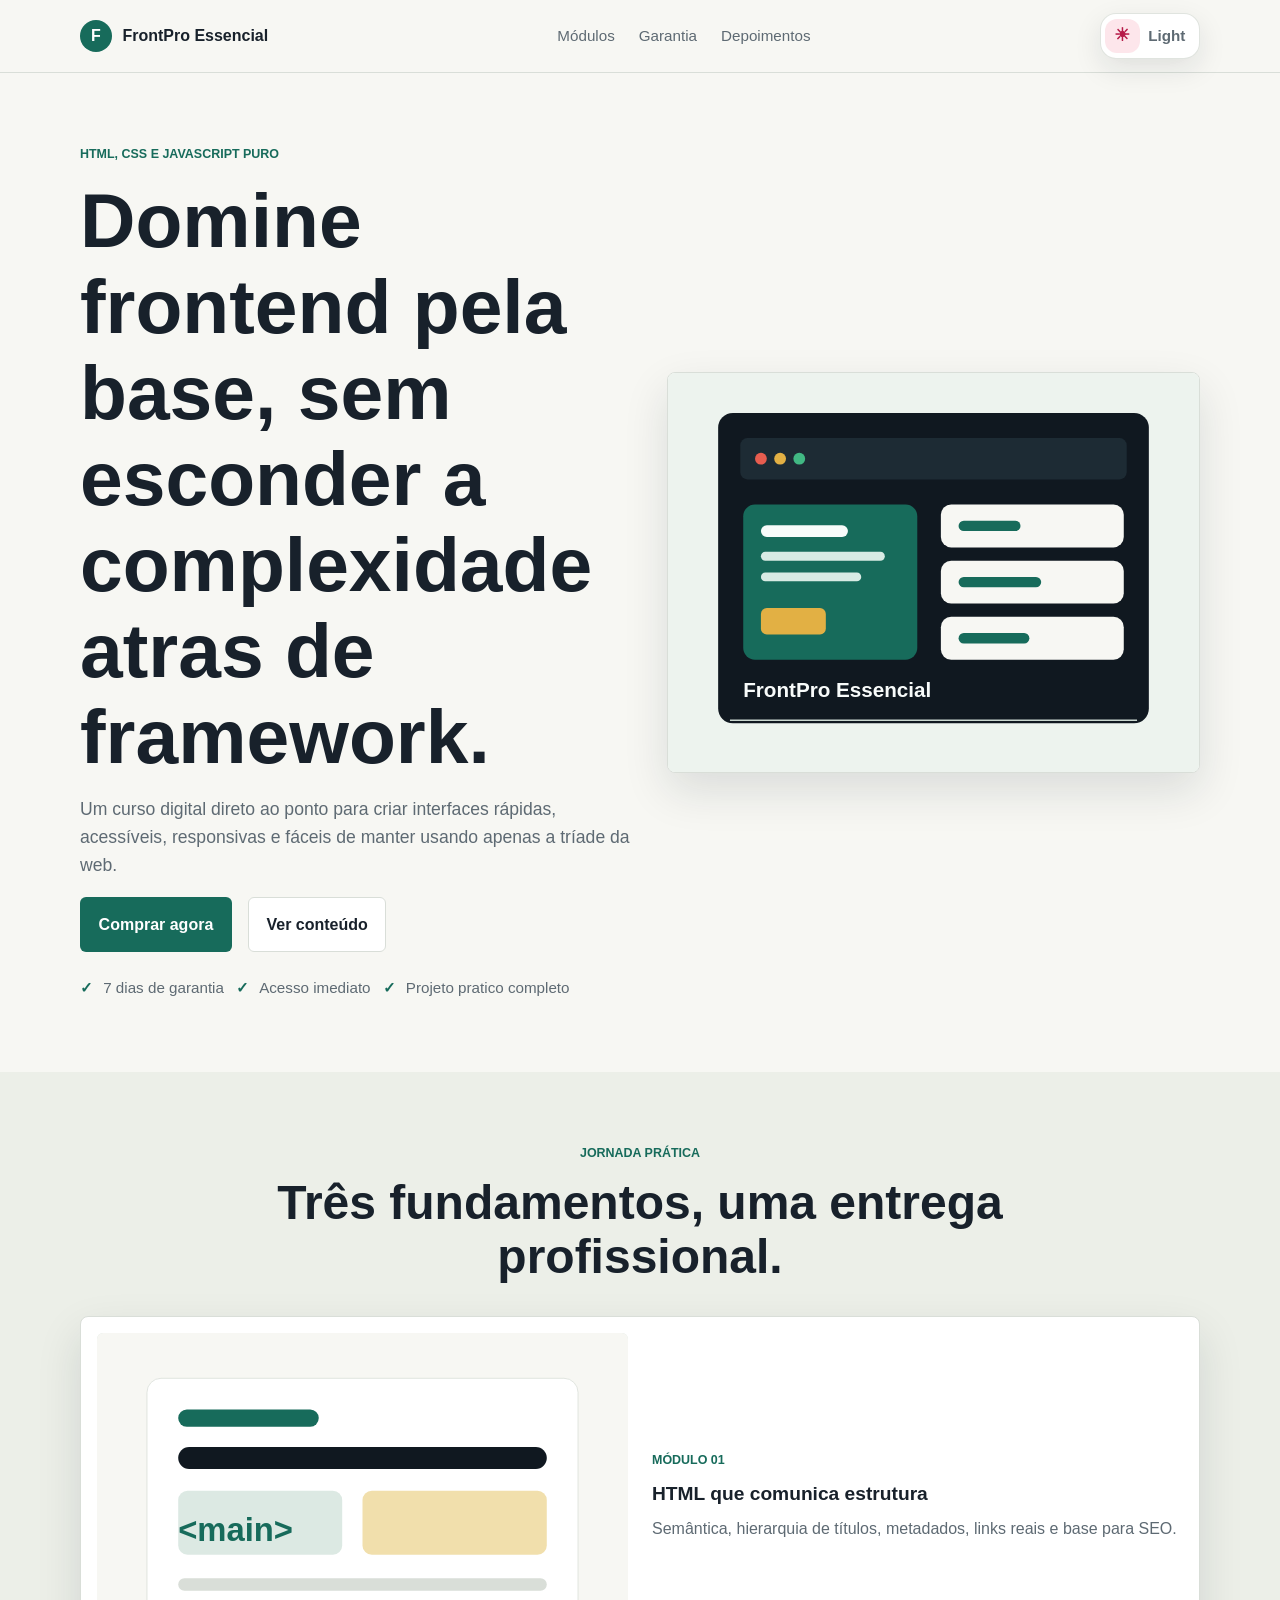
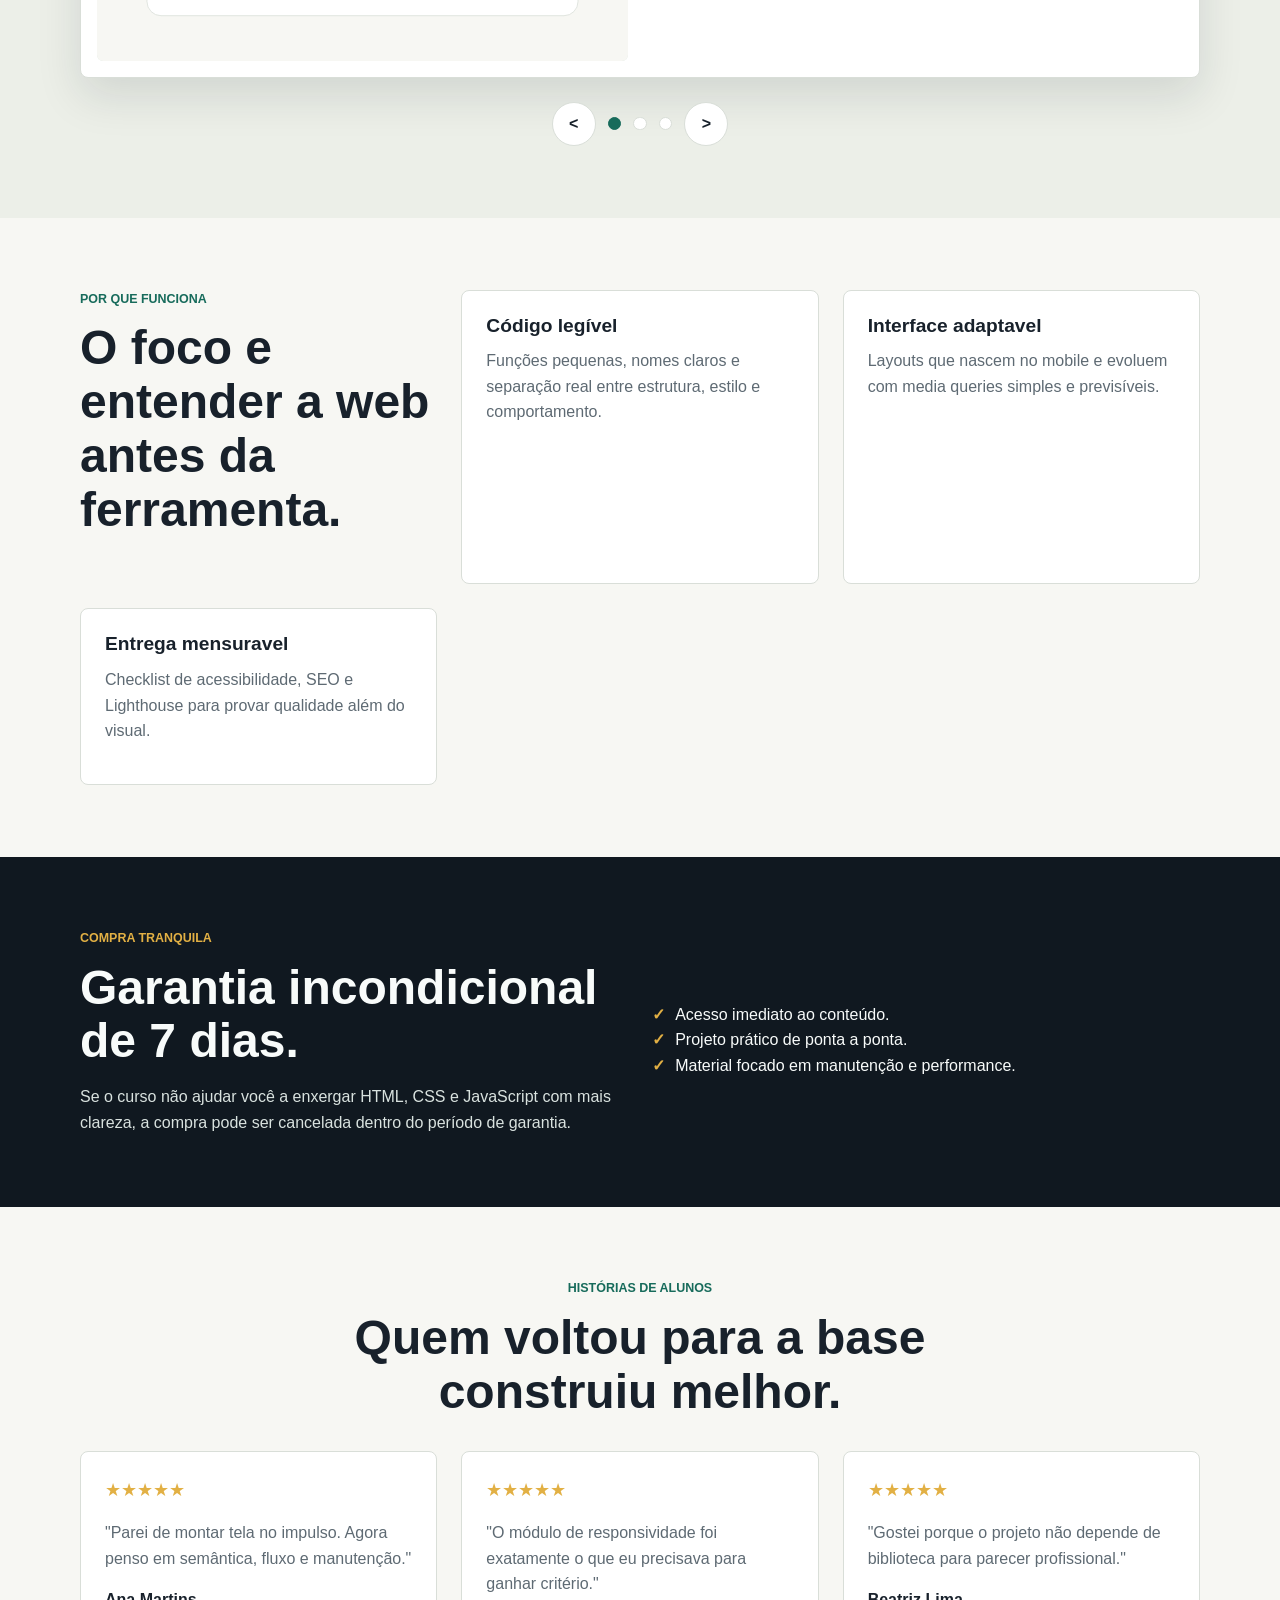
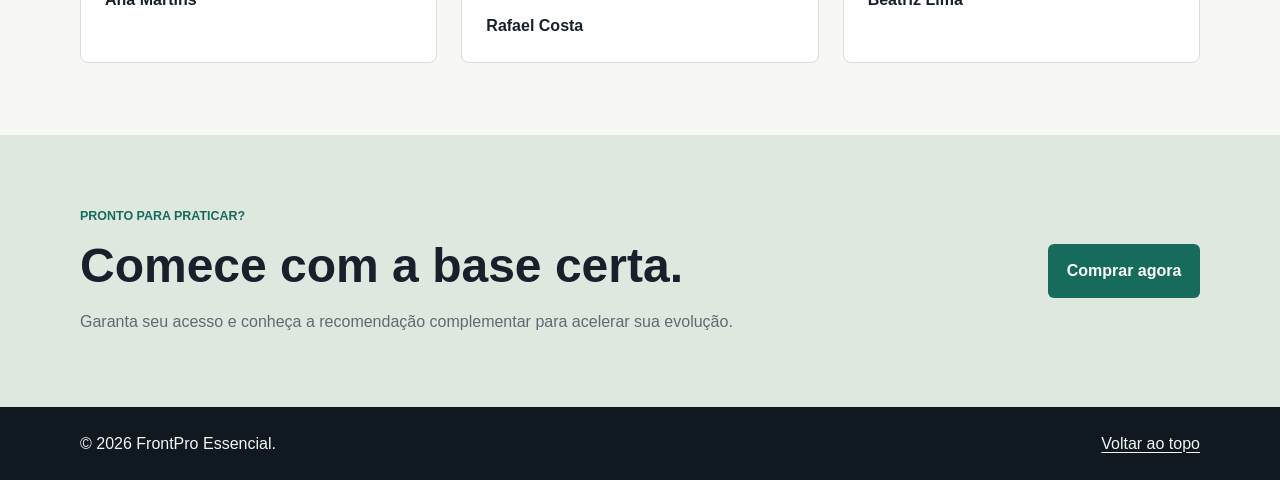
==== commit 9d23d0cd: "Refine theme toggle styling" ====
--- a/index.html
+++ b/index.html
@@ -22,9 +22,9 @@
         document.documentElement.dataset.theme = theme || (prefersDark ? "dark" : "light");
       })();
     </script>
-    <link rel="preload" href="assets/css/styles.css?v=20260723" as="style">
-    <link rel="stylesheet" href="assets/css/styles.css?v=20260723">
-    <script src="assets/js/main.js?v=20260723" defer></script>
+    <link rel="preload" href="assets/css/styles.css?v=20260723-2" as="style">
+    <link rel="stylesheet" href="assets/css/styles.css?v=20260723-2">
+    <script src="assets/js/main.js?v=20260723-2" defer></script>
   </head>
   <body data-page="home">
     <a class="skip-link" href="#conteudo">Pular para o conteúdo</a>
@@ -41,7 +41,8 @@
           <a href="#depoimentos">Depoimentos</a>
         </nav>
         <button class="theme-toggle" type="button" data-theme-toggle aria-label="Ativar modo escuro">
-          <span data-theme-label>Escuro</span>
+          <span class="theme-toggle-icon" aria-hidden="true" data-theme-icon>☀</span>
+          <span class="theme-toggle-label" data-theme-label>Light</span>
         </button>
       </div>
     </header>
--- a/assets/css/styles.css
+++ b/assets/css/styles.css
@@ -23,6 +23,7 @@
   --radius-sm: 6px;
   --radius-md: 8px;
   --container: 1120px;
+  --gutter: 1rem;
   --space-1: 0.5rem;
   --space-2: 0.75rem;
   --space-3: 1rem;
@@ -63,6 +64,7 @@
 
 html {
   scroll-behavior: smooth;
+  overflow-x: clip;
 }
 
 body {
@@ -72,6 +74,7 @@
   font-family: var(--font-body);
   font-size: 1rem;
   line-height: 1.6;
+  overflow-x: clip;
 }
 
 img {
@@ -84,6 +87,15 @@
   color: inherit;
   text-decoration-thickness: 0.08em;
   text-underline-offset: 0.2em;
+}
+
+h1,
+h2,
+h3,
+p,
+a,
+button {
+  overflow-wrap: break-word;
 }
 
 button,
@@ -115,12 +127,12 @@
 }
 
 .container {
-  width: min(100% - 2rem, var(--container));
+  width: min(100% - (var(--gutter) * 2), var(--container));
   margin-inline: auto;
 }
 
 .narrow {
-  width: min(100% - 2rem, 820px);
+  width: min(100% - (var(--gutter) * 2), 820px);
 }
 
 .section {
@@ -151,6 +163,7 @@
   align-items: center;
   justify-content: space-between;
   gap: var(--space-3);
+  min-width: 0;
 }
 
 .brand {
@@ -159,7 +172,14 @@
   gap: 0.65rem;
   color: var(--color-text);
   font-weight: 800;
+  min-width: 0;
   text-decoration: none;
+}
+
+.brand span:last-child {
+  overflow: hidden;
+  text-overflow: ellipsis;
+  white-space: nowrap;
 }
 
 .brand-mark {
@@ -190,16 +210,44 @@
 
 .theme-toggle {
   display: inline-flex;
-  min-height: 2.5rem;
   align-items: center;
   justify-content: center;
-  border: 1px solid var(--color-border);
-  border-radius: var(--radius-sm);
+  gap: 0.55rem;
+  min-height: 2.75rem;
+  border: 1px solid color-mix(in srgb, var(--color-border) 82%, transparent);
+  border-radius: 1rem;
   background: var(--color-surface);
   color: var(--color-text);
   cursor: pointer;
   font-weight: 800;
-  padding-inline: 0.8rem;
+  padding: 0.28rem 0.85rem 0.28rem 0.28rem;
+  box-shadow: 0 10px 28px rgba(20, 33, 39, 0.1);
+}
+
+.theme-toggle:hover {
+  border-color: var(--color-primary);
+}
+
+.theme-toggle-icon {
+  display: inline-grid;
+  width: 2.15rem;
+  height: 2.15rem;
+  place-items: center;
+  border-radius: 0.75rem;
+  background: #fde6eb;
+  color: #b61b48;
+  font-size: 1.1rem;
+  line-height: 1;
+}
+
+:root[data-theme="dark"] .theme-toggle-icon {
+  background: #22342f;
+  color: var(--color-accent);
+}
+
+.theme-toggle-label {
+  color: var(--color-muted);
+  font-size: 0.95rem;
 }
 
 .hero {
@@ -210,10 +258,12 @@
   display: grid;
   gap: var(--space-5);
   align-items: center;
+  min-width: 0;
 }
 
 .hero-copy {
   max-width: 680px;
+  min-width: 0;
 }
 
 .eyebrow {
@@ -275,6 +325,7 @@
   flex-wrap: wrap;
   gap: var(--space-3);
   align-items: center;
+  min-width: 0;
 }
 
 .button {
@@ -286,6 +337,7 @@
   border-radius: var(--radius-sm);
   padding: 0.85rem 1.1rem;
   font-weight: 800;
+  text-align: center;
   text-decoration: none;
   transition: background-color 180ms ease, border-color 180ms ease, color 180ms ease, transform 180ms ease;
 }
@@ -372,6 +424,7 @@
 .carousel {
   display: grid;
   gap: var(--space-4);
+  min-width: 0;
 }
 
 .carousel-viewport {
@@ -382,6 +435,7 @@
   display: grid;
   gap: var(--space-4);
   align-items: center;
+  min-width: 0;
   padding: var(--space-3);
   border: 1px solid var(--color-border);
   border-radius: var(--radius-md);
@@ -449,6 +503,7 @@
 .guarantee-grid {
   display: grid;
   gap: var(--space-4);
+  min-width: 0;
 }
 
 .feature-card,
@@ -462,6 +517,7 @@
   border-radius: var(--radius-md);
   background: var(--color-surface);
   padding: var(--space-4);
+  min-width: 0;
 }
 
 .feature-card p,
@@ -657,10 +713,15 @@
   }
 }
 
-@media (max-width: 420px) {
+@media (max-width: 560px) {
+  :root {
+    --gutter: 0.75rem;
+    --space-7: 3.25rem;
+  }
+
   .container,
   .narrow {
-    width: min(100% - 1.25rem, var(--container));
+    width: min(100% - (var(--gutter) * 2), var(--container));
   }
 
   .section {
@@ -673,6 +734,30 @@
 
   .brand {
     font-size: 0.95rem;
+  }
+
+  .theme-toggle {
+    min-height: 2.35rem;
+    gap: 0.45rem;
+    padding: 0.22rem 0.68rem 0.22rem 0.22rem;
+  }
+
+  .theme-toggle-icon {
+    width: 1.9rem;
+    height: 1.9rem;
+  }
+
+  .theme-toggle-label {
+    font-size: 0.9rem;
+  }
+
+  h1 {
+    max-width: 100%;
+    font-size: clamp(2rem, 12vw, 3.25rem);
+  }
+
+  h2 {
+    font-size: clamp(1.55rem, 8vw, 2.35rem);
   }
 
   .hero-actions,
--- a/assets/css/styles.css
+++ b/assets/css/styles.css
@@ -23,6 +23,7 @@
   --radius-sm: 6px;
   --radius-md: 8px;
   --container: 1120px;
+  --gutter: 1rem;
   --space-1: 0.5rem;
   --space-2: 0.75rem;
   --space-3: 1rem;
@@ -63,6 +64,7 @@
 
 html {
   scroll-behavior: smooth;
+  overflow-x: clip;
 }
 
 body {
@@ -72,6 +74,7 @@
   font-family: var(--font-body);
   font-size: 1rem;
   line-height: 1.6;
+  overflow-x: clip;
 }
 
 img {
@@ -84,6 +87,15 @@
   color: inherit;
   text-decoration-thickness: 0.08em;
   text-underline-offset: 0.2em;
+}
+
+h1,
+h2,
+h3,
+p,
+a,
+button {
+  overflow-wrap: break-word;
 }
 
 button,
@@ -115,12 +127,12 @@
 }
 
 .container {
-  width: min(100% - 2rem, var(--container));
+  width: min(100% - (var(--gutter) * 2), var(--container));
   margin-inline: auto;
 }
 
 .narrow {
-  width: min(100% - 2rem, 820px);
+  width: min(100% - (var(--gutter) * 2), 820px);
 }
 
 .section {
@@ -151,6 +163,7 @@
   align-items: center;
   justify-content: space-between;
   gap: var(--space-3);
+  min-width: 0;
 }
 
 .brand {
@@ -159,7 +172,14 @@
   gap: 0.65rem;
   color: var(--color-text);
   font-weight: 800;
+  min-width: 0;
   text-decoration: none;
+}
+
+.brand span:last-child {
+  overflow: hidden;
+  text-overflow: ellipsis;
+  white-space: nowrap;
 }
 
 .brand-mark {
@@ -190,16 +210,44 @@
 
 .theme-toggle {
   display: inline-flex;
-  min-height: 2.5rem;
   align-items: center;
   justify-content: center;
-  border: 1px solid var(--color-border);
-  border-radius: var(--radius-sm);
+  gap: 0.55rem;
+  min-height: 2.75rem;
+  border: 1px solid color-mix(in srgb, var(--color-border) 82%, transparent);
+  border-radius: 1rem;
   background: var(--color-surface);
   color: var(--color-text);
   cursor: pointer;
   font-weight: 800;
-  padding-inline: 0.8rem;
+  padding: 0.28rem 0.85rem 0.28rem 0.28rem;
+  box-shadow: 0 10px 28px rgba(20, 33, 39, 0.1);
+}
+
+.theme-toggle:hover {
+  border-color: var(--color-primary);
+}
+
+.theme-toggle-icon {
+  display: inline-grid;
+  width: 2.15rem;
+  height: 2.15rem;
+  place-items: center;
+  border-radius: 0.75rem;
+  background: #fde6eb;
+  color: #b61b48;
+  font-size: 1.1rem;
+  line-height: 1;
+}
+
+:root[data-theme="dark"] .theme-toggle-icon {
+  background: #22342f;
+  color: var(--color-accent);
+}
+
+.theme-toggle-label {
+  color: var(--color-muted);
+  font-size: 0.95rem;
 }
 
 .hero {
@@ -210,10 +258,12 @@
   display: grid;
   gap: var(--space-5);
   align-items: center;
+  min-width: 0;
 }
 
 .hero-copy {
   max-width: 680px;
+  min-width: 0;
 }
 
 .eyebrow {
@@ -275,6 +325,7 @@
   flex-wrap: wrap;
   gap: var(--space-3);
   align-items: center;
+  min-width: 0;
 }
 
 .button {
@@ -286,6 +337,7 @@
   border-radius: var(--radius-sm);
   padding: 0.85rem 1.1rem;
   font-weight: 800;
+  text-align: center;
   text-decoration: none;
   transition: background-color 180ms ease, border-color 180ms ease, color 180ms ease, transform 180ms ease;
 }
@@ -372,6 +424,7 @@
 .carousel {
   display: grid;
   gap: var(--space-4);
+  min-width: 0;
 }
 
 .carousel-viewport {
@@ -382,6 +435,7 @@
   display: grid;
   gap: var(--space-4);
   align-items: center;
+  min-width: 0;
   padding: var(--space-3);
   border: 1px solid var(--color-border);
   border-radius: var(--radius-md);
@@ -449,6 +503,7 @@
 .guarantee-grid {
   display: grid;
   gap: var(--space-4);
+  min-width: 0;
 }
 
 .feature-card,
@@ -462,6 +517,7 @@
   border-radius: var(--radius-md);
   background: var(--color-surface);
   padding: var(--space-4);
+  min-width: 0;
 }
 
 .feature-card p,
@@ -657,10 +713,15 @@
   }
 }
 
-@media (max-width: 420px) {
+@media (max-width: 560px) {
+  :root {
+    --gutter: 0.75rem;
+    --space-7: 3.25rem;
+  }
+
   .container,
   .narrow {
-    width: min(100% - 1.25rem, var(--container));
+    width: min(100% - (var(--gutter) * 2), var(--container));
   }
 
   .section {
@@ -673,6 +734,30 @@
 
   .brand {
     font-size: 0.95rem;
+  }
+
+  .theme-toggle {
+    min-height: 2.35rem;
+    gap: 0.45rem;
+    padding: 0.22rem 0.68rem 0.22rem 0.22rem;
+  }
+
+  .theme-toggle-icon {
+    width: 1.9rem;
+    height: 1.9rem;
+  }
+
+  .theme-toggle-label {
+    font-size: 0.9rem;
+  }
+
+  h1 {
+    max-width: 100%;
+    font-size: clamp(2rem, 12vw, 3.25rem);
+  }
+
+  h2 {
+    font-size: clamp(1.55rem, 8vw, 2.35rem);
   }
 
   .hero-actions,
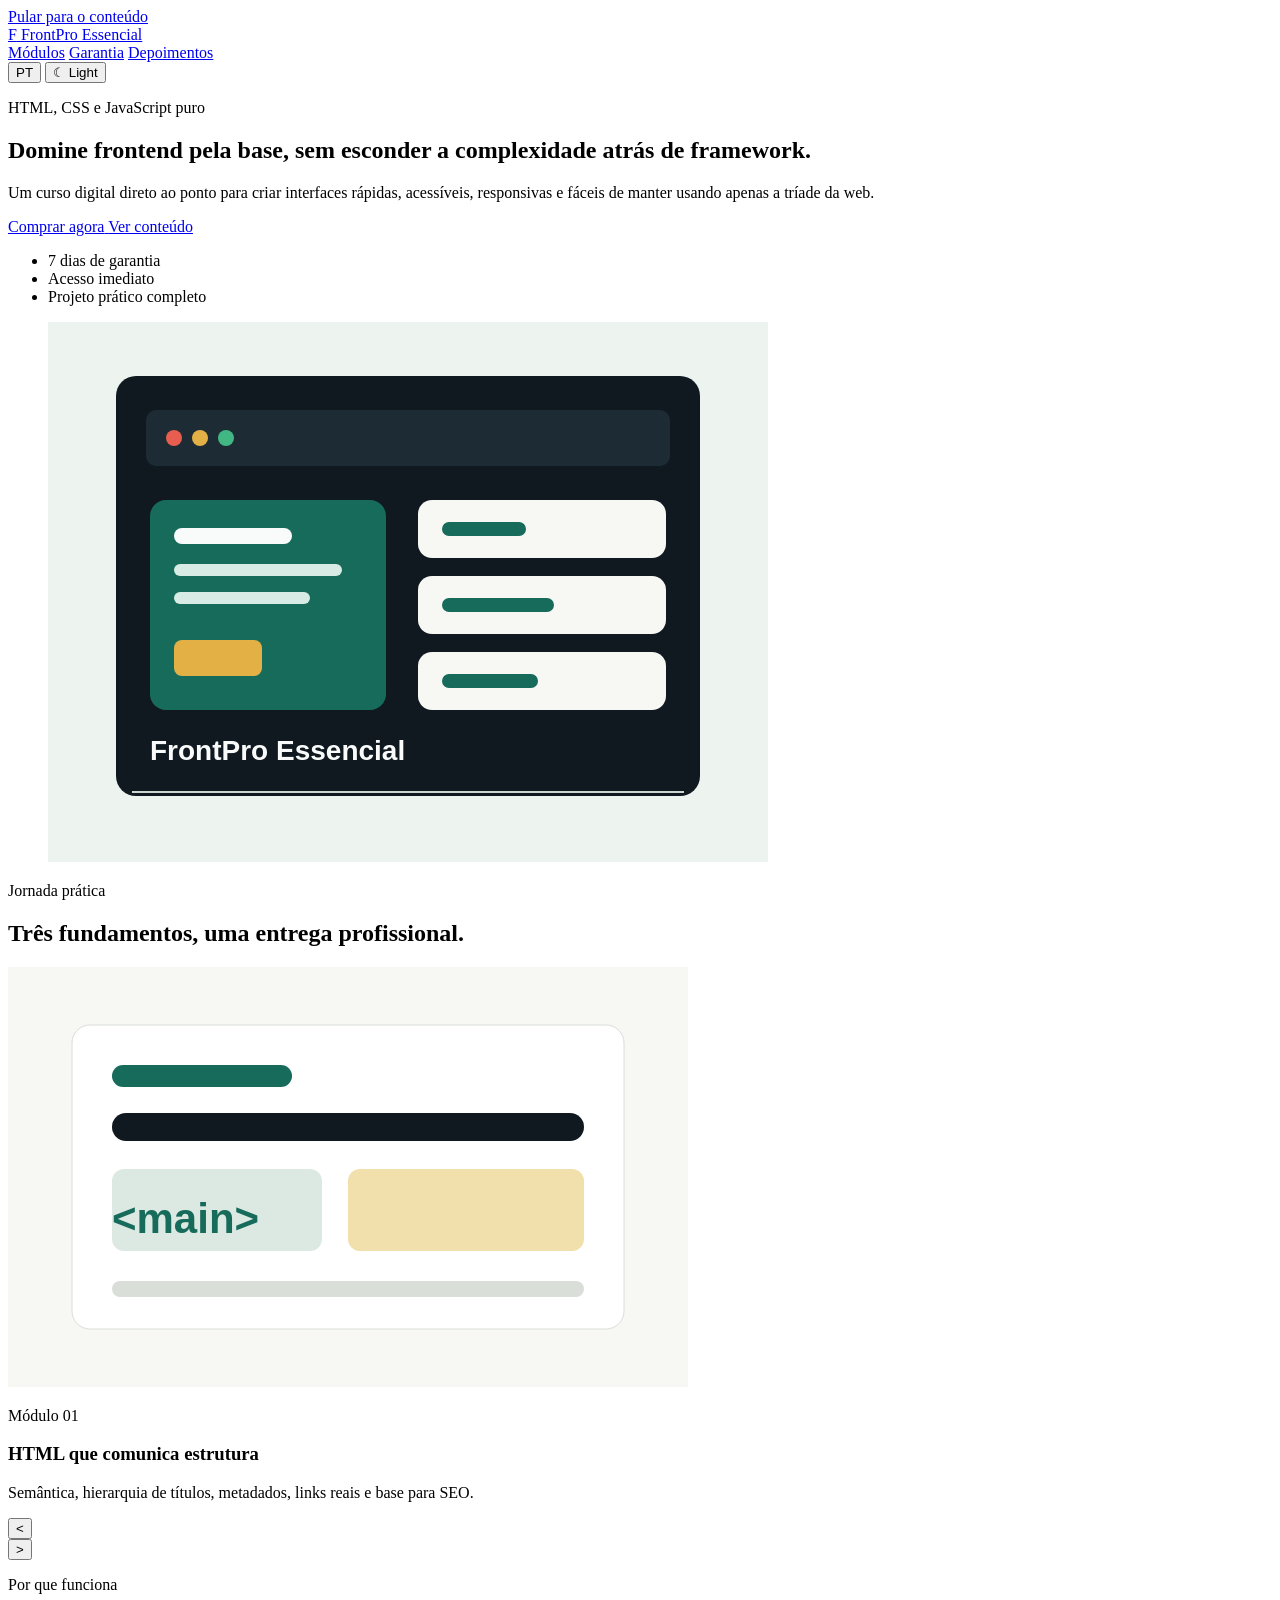
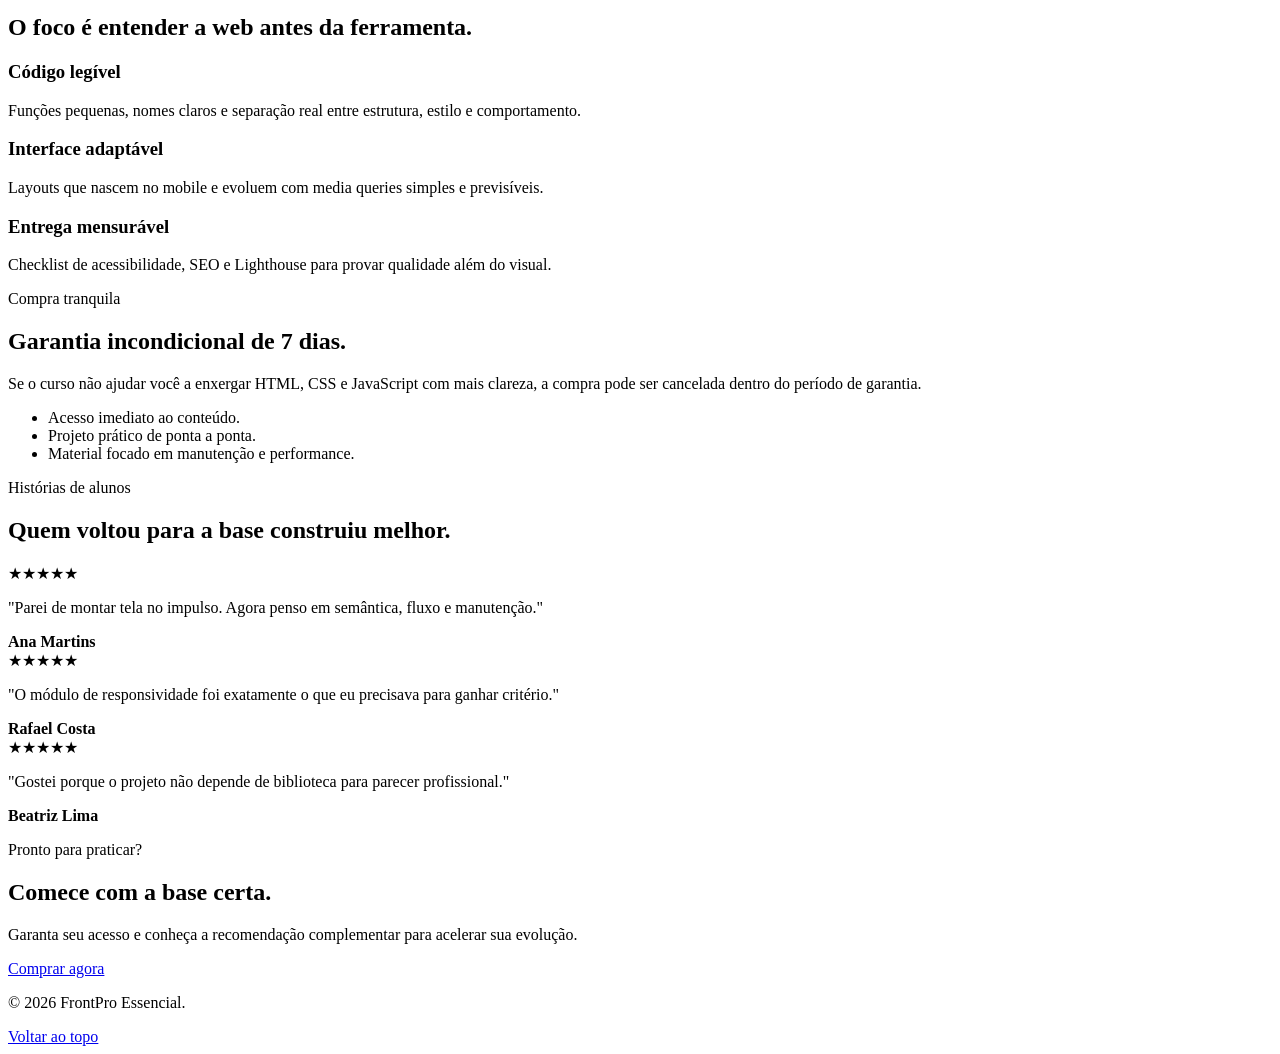
==== commit 9ac4ee40: "Add language toggle and refine theme control" ====
--- a/index.html
+++ b/index.html
@@ -19,15 +19,15 @@
       (function () {
         var theme = localStorage.getItem("frontpro-theme");
         var prefersDark = window.matchMedia("(prefers-color-scheme: dark)").matches;
-        document.documentElement.dataset.theme = theme || (prefersDark ? "dark" : "light");
+        document.documentElement.dataset.theme = theme || (prefersDark  "dark" : "light");
       })();
     </script>
-    <link rel="preload" href="assets/css/styles.css?v=20260723-2" as="style">
-    <link rel="stylesheet" href="assets/css/styles.css?v=20260723-2">
-    <script src="assets/js/main.js?v=20260723-2" defer></script>
+    <link rel="preload" href="assets/css/styles.cssv=20260723-4" as="style">
+    <link rel="stylesheet" href="assets/css/styles.cssv=20260723-4">
+    <script src="assets/js/main.jsv=20260723-4" defer></script>
   </head>
   <body data-page="home">
-    <a class="skip-link" href="#conteudo">Pular para o conteúdo</a>
+    <a class="skip-link" href="#conteudo" data-i18n="common.skip">Pular para o conteúdo</a>
 
     <header class="site-header">
       <div class="container header-grid">
@@ -35,15 +35,20 @@
           <span class="brand-mark" aria-hidden="true">F</span>
           <span>FrontPro Essencial</span>
         </a>
-        <nav class="site-nav" aria-label="Navegacao principal">
-          <a href="#modulos">Módulos</a>
-          <a href="#garantia">Garantia</a>
-          <a href="#depoimentos">Depoimentos</a>
+        <nav class="site-nav" aria-label="Navegação principal">
+          <a href="#modulos" data-i18n="nav.modules">Módulos</a>
+          <a href="#garantia" data-i18n="nav.guarantee">Garantia</a>
+          <a href="#depoimentos" data-i18n="nav.testimonials">Depoimentos</a>
         </nav>
-        <button class="theme-toggle" type="button" data-theme-toggle aria-label="Ativar modo escuro">
-          <span class="theme-toggle-icon" aria-hidden="true" data-theme-icon>☀</span>
-          <span class="theme-toggle-label" data-theme-label>Light</span>
-        </button>
+        <div class="header-actions">
+          <button class="language-toggle" type="button" data-language-toggle aria-label="Switch language">
+            <span data-language-label>PT</span>
+          </button>
+          <button class="theme-toggle" type="button" data-theme-toggle aria-label="Ativar modo escuro">
+            <span class="theme-toggle-icon" aria-hidden="true" data-theme-icon>&#9790;</span>
+            <span class="theme-toggle-label" data-theme-label>Light</span>
+          </button>
+        </div>
       </div>
     </header>
 
@@ -51,22 +56,22 @@
       <section class="hero section">
         <div class="container hero-grid">
           <div class="hero-copy">
-            <p class="eyebrow">HTML, CSS e JavaScript puro</p>
-            <h1>Domine frontend pela base, sem esconder a complexidade atras de framework.</h1>
-            <p class="hero-text">
+            <p class="eyebrow" data-i18n="home.hero.eyebrow">HTML, CSS e JavaScript puro</p>
+            <h1 data-i18n="home.hero.title">Domine frontend pela base, sem esconder a complexidade atrás de framework.</h1>
+            <p class="hero-text" data-i18n="home.hero.text">
               Um curso digital direto ao ponto para criar interfaces rápidas, acessíveis,
               responsivas e fáceis de manter usando apenas a tríade da web.
             </p>
             <div class="hero-actions">
               <a class="button button-primary" href="upsell.html" data-track-step="initial-purchase">
-                Comprar agora
+                <span data-i18n="common.buy">Comprar agora</span>
               </a>
-              <a class="button button-secondary" href="#modulos">Ver conteúdo</a>
+              <a class="button button-secondary" href="#modulos" data-i18n="home.hero.secondary">Ver conteúdo</a>
             </div>
             <ul class="trust-list" aria-label="Destaques do curso">
-              <li>7 dias de garantia</li>
-              <li>Acesso imediato</li>
-              <li>Projeto pratico completo</li>
+              <li data-i18n="home.trust.guarantee">7 dias de garantia</li>
+              <li data-i18n="home.trust.access">Acesso imediato</li>
+              <li data-i18n="home.trust.project">Projeto prático completo</li>
             </ul>
           </div>
           <figure class="hero-media">
@@ -83,8 +88,8 @@
       <section class="section section-muted" id="modulos" aria-labelledby="modulos-title">
         <div class="container">
           <div class="section-heading">
-            <p class="eyebrow">Jornada prática</p>
-            <h2 id="modulos-title">Três fundamentos, uma entrega profissional.</h2>
+            <p class="eyebrow" data-i18n="home.modules.eyebrow">Jornada prática</p>
+            <h2 id="modulos-title" data-i18n="home.modules.title">Três fundamentos, uma entrega profissional.</h2>
           </div>
 
           <section
@@ -103,9 +108,9 @@
                   loading="lazy"
                 >
                 <div>
-                  <p class="eyebrow">Módulo 01</p>
-                  <h3>HTML que comunica estrutura</h3>
-                  <p>Semântica, hierarquia de títulos, metadados, links reais e base para SEO.</p>
+                  <p class="eyebrow" data-i18n="home.slide1.eyebrow">Módulo 01</p>
+                  <h3 data-i18n="home.slide1.title">HTML que comunica estrutura</h3>
+                  <p data-i18n="home.slide1.text">Semântica, hierarquia de títulos, metadados, links reais e base para SEO.</p>
                 </div>
               </article>
 
@@ -118,9 +123,9 @@
                   loading="lazy"
                 >
                 <div>
-                  <p class="eyebrow">Módulo 02</p>
-                  <h3>CSS limpo e responsivo</h3>
-                  <p>Mobile first, tokens, Grid, Flexbox, estados visuais e componentes reutilizáveis.</p>
+                  <p class="eyebrow" data-i18n="home.slide2.eyebrow">Módulo 02</p>
+                  <h3 data-i18n="home.slide2.title">CSS limpo e responsivo</h3>
+                  <p data-i18n="home.slide2.text">Mobile first, tokens, Grid, Flexbox, estados visuais e componentes reutilizáveis.</p>
                 </div>
               </article>
 
@@ -133,9 +138,9 @@
                   loading="lazy"
                 >
                 <div>
-                  <p class="eyebrow">Módulo 03</p>
-                  <h3>JavaScript sem peso extra</h3>
-                  <p>DOM, eventos, carrossel acessível, estado de jornada e interações progressivas.</p>
+                  <p class="eyebrow" data-i18n="home.slide3.eyebrow">Módulo 03</p>
+                  <h3 data-i18n="home.slide3.title">JavaScript sem peso extra</h3>
+                  <p data-i18n="home.slide3.text">DOM, eventos, carrossel acessível, estado de jornada e interações progressivas.</p>
                 </div>
               </article>
             </div>
@@ -156,20 +161,20 @@
       <section class="section" aria-labelledby="beneficios-title">
         <div class="container feature-grid">
           <div class="section-heading section-heading-left">
-            <p class="eyebrow">Por que funciona</p>
-            <h2 id="beneficios-title">O foco e entender a web antes da ferramenta.</h2>
+            <p class="eyebrow" data-i18n="home.benefits.eyebrow">Por que funciona</p>
+            <h2 id="beneficios-title" data-i18n="home.benefits.title">O foco é entender a web antes da ferramenta.</h2>
           </div>
           <article class="feature-card">
-            <h3>Código legível</h3>
-            <p>Funções pequenas, nomes claros e separação real entre estrutura, estilo e comportamento.</p>
+            <h3 data-i18n="home.benefit1.title">Código legível</h3>
+            <p data-i18n="home.benefit1.text">Funções pequenas, nomes claros e separação real entre estrutura, estilo e comportamento.</p>
           </article>
           <article class="feature-card">
-            <h3>Interface adaptavel</h3>
-            <p>Layouts que nascem no mobile e evoluem com media queries simples e previsíveis.</p>
+            <h3 data-i18n="home.benefit2.title">Interface adaptável</h3>
+            <p data-i18n="home.benefit2.text">Layouts que nascem no mobile e evoluem com media queries simples e previsíveis.</p>
           </article>
           <article class="feature-card">
-            <h3>Entrega mensuravel</h3>
-            <p>Checklist de acessibilidade, SEO e Lighthouse para provar qualidade além do visual.</p>
+            <h3 data-i18n="home.benefit3.title">Entrega mensurável</h3>
+            <p data-i18n="home.benefit3.text">Checklist de acessibilidade, SEO e Lighthouse para provar qualidade além do visual.</p>
           </article>
         </div>
       </section>
@@ -177,17 +182,17 @@
       <section class="section section-band" id="garantia" aria-labelledby="garantia-title">
         <div class="container guarantee-grid">
           <div>
-            <p class="eyebrow">Compra tranquila</p>
-            <h2 id="garantia-title">Garantia incondicional de 7 dias.</h2>
-            <p>
+            <p class="eyebrow" data-i18n="home.guarantee.eyebrow">Compra tranquila</p>
+            <h2 id="garantia-title" data-i18n="home.guarantee.title">Garantia incondicional de 7 dias.</h2>
+            <p data-i18n="home.guarantee.text">
               Se o curso não ajudar você a enxergar HTML, CSS e JavaScript com mais clareza,
               a compra pode ser cancelada dentro do período de garantia.
             </p>
           </div>
           <ul class="check-list">
-            <li>Acesso imediato ao conteúdo.</li>
-            <li>Projeto prático de ponta a ponta.</li>
-            <li>Material focado em manutenção e performance.</li>
+            <li data-i18n="home.guarantee.item1">Acesso imediato ao conteúdo.</li>
+            <li data-i18n="home.guarantee.item2">Projeto prático de ponta a ponta.</li>
+            <li data-i18n="home.guarantee.item3">Material focado em manutenção e performance.</li>
           </ul>
         </div>
       </section>
@@ -195,23 +200,23 @@
       <section class="section" id="depoimentos" aria-labelledby="depoimentos-title">
         <div class="container">
           <div class="section-heading">
-            <p class="eyebrow">Histórias de alunos</p>
-            <h2 id="depoimentos-title">Quem voltou para a base construiu melhor.</h2>
+            <p class="eyebrow" data-i18n="home.testimonials.eyebrow">Histórias de alunos</p>
+            <h2 id="depoimentos-title" data-i18n="home.testimonials.title">Quem voltou para a base construiu melhor.</h2>
           </div>
           <div class="testimonial-grid">
             <article class="testimonial">
               <div class="stars" role="img" aria-label="Avaliação 5 de 5">&#9733;&#9733;&#9733;&#9733;&#9733;</div>
-              <p>"Parei de montar tela no impulso. Agora penso em semântica, fluxo e manutenção."</p>
+              <p data-i18n="home.testimonial1.text">"Parei de montar tela no impulso. Agora penso em semântica, fluxo e manutenção."</p>
               <strong>Ana Martins</strong>
             </article>
             <article class="testimonial">
               <div class="stars" role="img" aria-label="Avaliação 4.8 de 5">&#9733;&#9733;&#9733;&#9733;&#9733;</div>
-              <p>"O módulo de responsividade foi exatamente o que eu precisava para ganhar critério."</p>
+              <p data-i18n="home.testimonial2.text">"O módulo de responsividade foi exatamente o que eu precisava para ganhar critério."</p>
               <strong>Rafael Costa</strong>
             </article>
             <article class="testimonial">
               <div class="stars" role="img" aria-label="Avaliação 5 de 5">&#9733;&#9733;&#9733;&#9733;&#9733;</div>
-              <p>"Gostei porque o projeto não depende de biblioteca para parecer profissional."</p>
+              <p data-i18n="home.testimonial3.text">"Gostei porque o projeto não depende de biblioteca para parecer profissional."</p>
               <strong>Beatriz Lima</strong>
             </article>
           </div>
@@ -221,12 +226,12 @@
       <section class="section final-cta" aria-labelledby="cta-title">
         <div class="container final-cta-grid">
           <div>
-            <p class="eyebrow">Pronto para praticar?</p>
-            <h2 id="cta-title">Comece com a base certa.</h2>
-            <p>Garanta seu acesso e conheça a recomendação complementar para acelerar sua evolução.</p>
+            <p class="eyebrow" data-i18n="home.cta.eyebrow">Pronto para praticar?</p>
+            <h2 id="cta-title" data-i18n="home.cta.title">Comece com a base certa.</h2>
+            <p data-i18n="home.cta.text">Garanta seu acesso e conheça a recomendação complementar para acelerar sua evolução.</p>
           </div>
           <a class="button button-primary" href="upsell.html" data-track-step="initial-purchase">
-            Comprar agora
+            <span data-i18n="common.buy">Comprar agora</span>
           </a>
         </div>
       </section>
@@ -235,7 +240,7 @@
     <footer class="site-footer">
       <div class="container footer-grid">
         <p>&copy; 2026 FrontPro Essencial.</p>
-        <a href="#conteudo">Voltar ao topo</a>
+        <a href="#conteudo" data-i18n="common.backTop">Voltar ao topo</a>
       </div>
     </footer>
   </body>
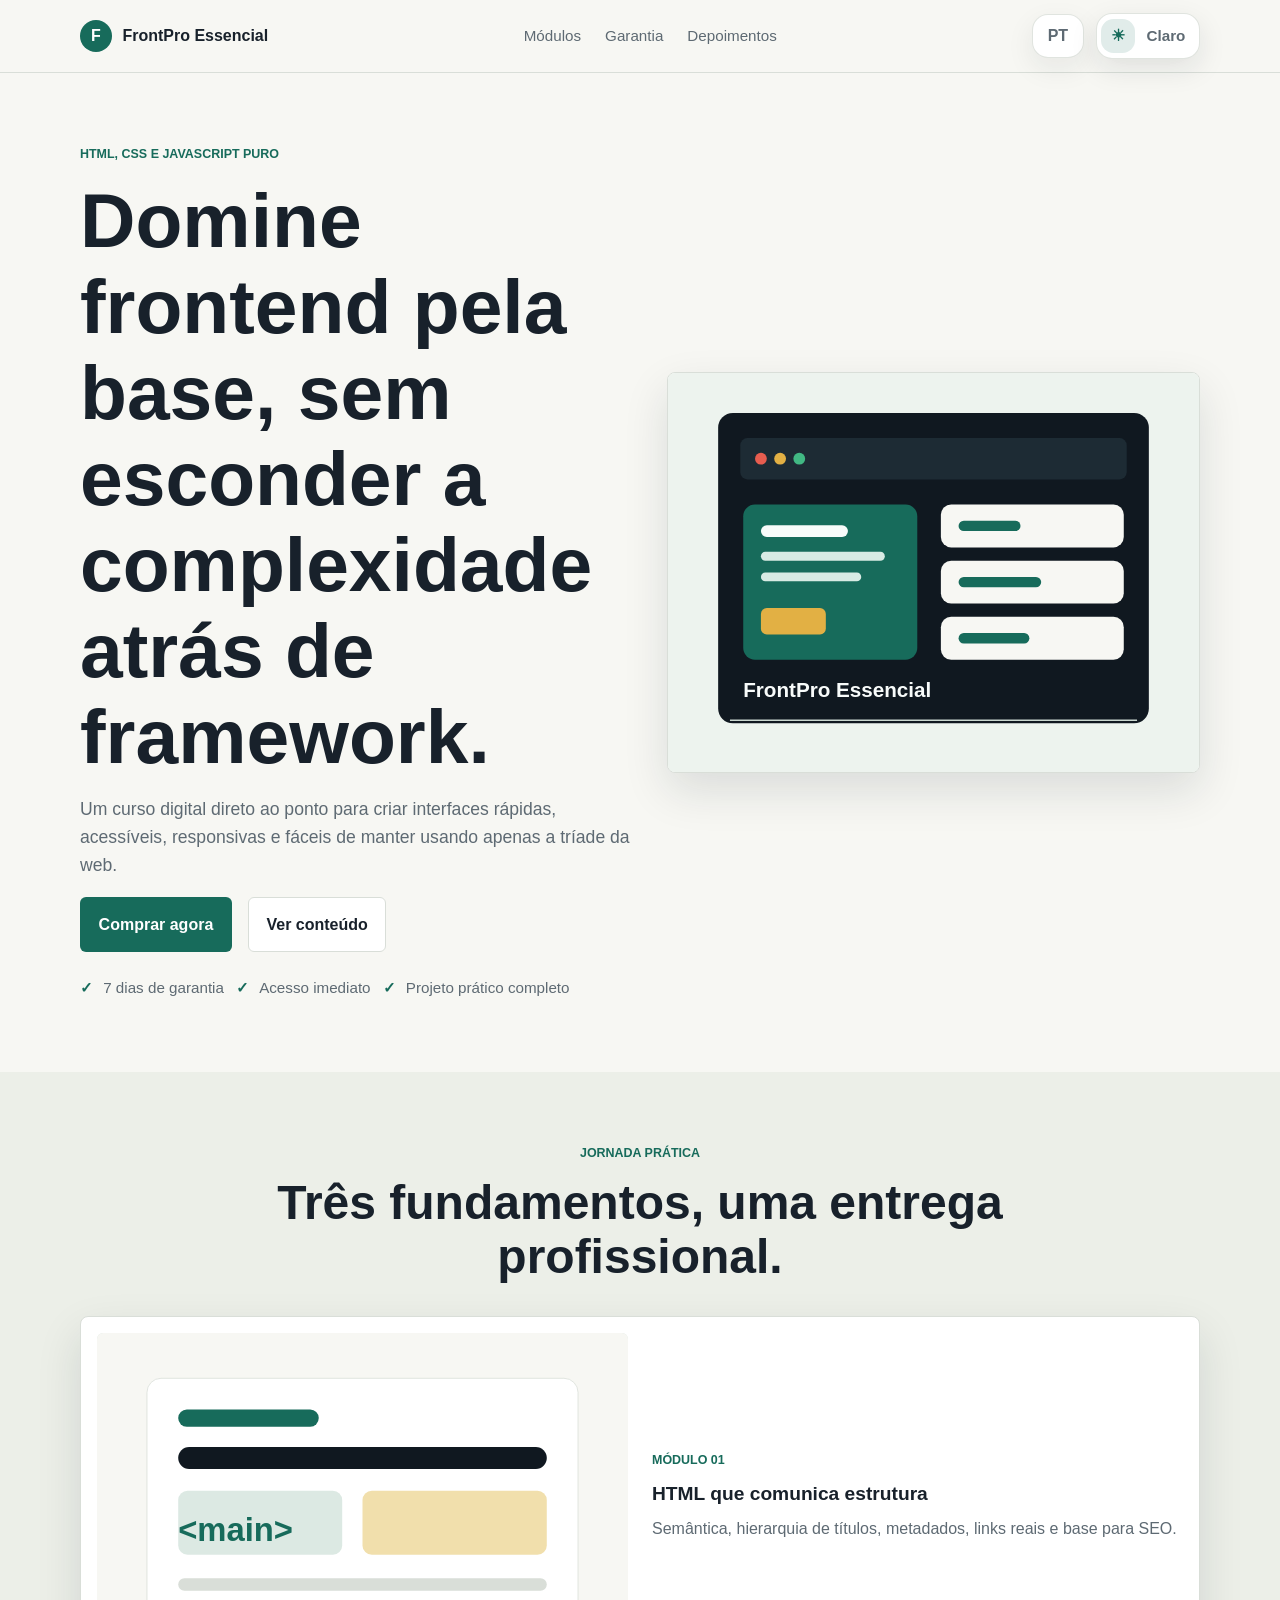
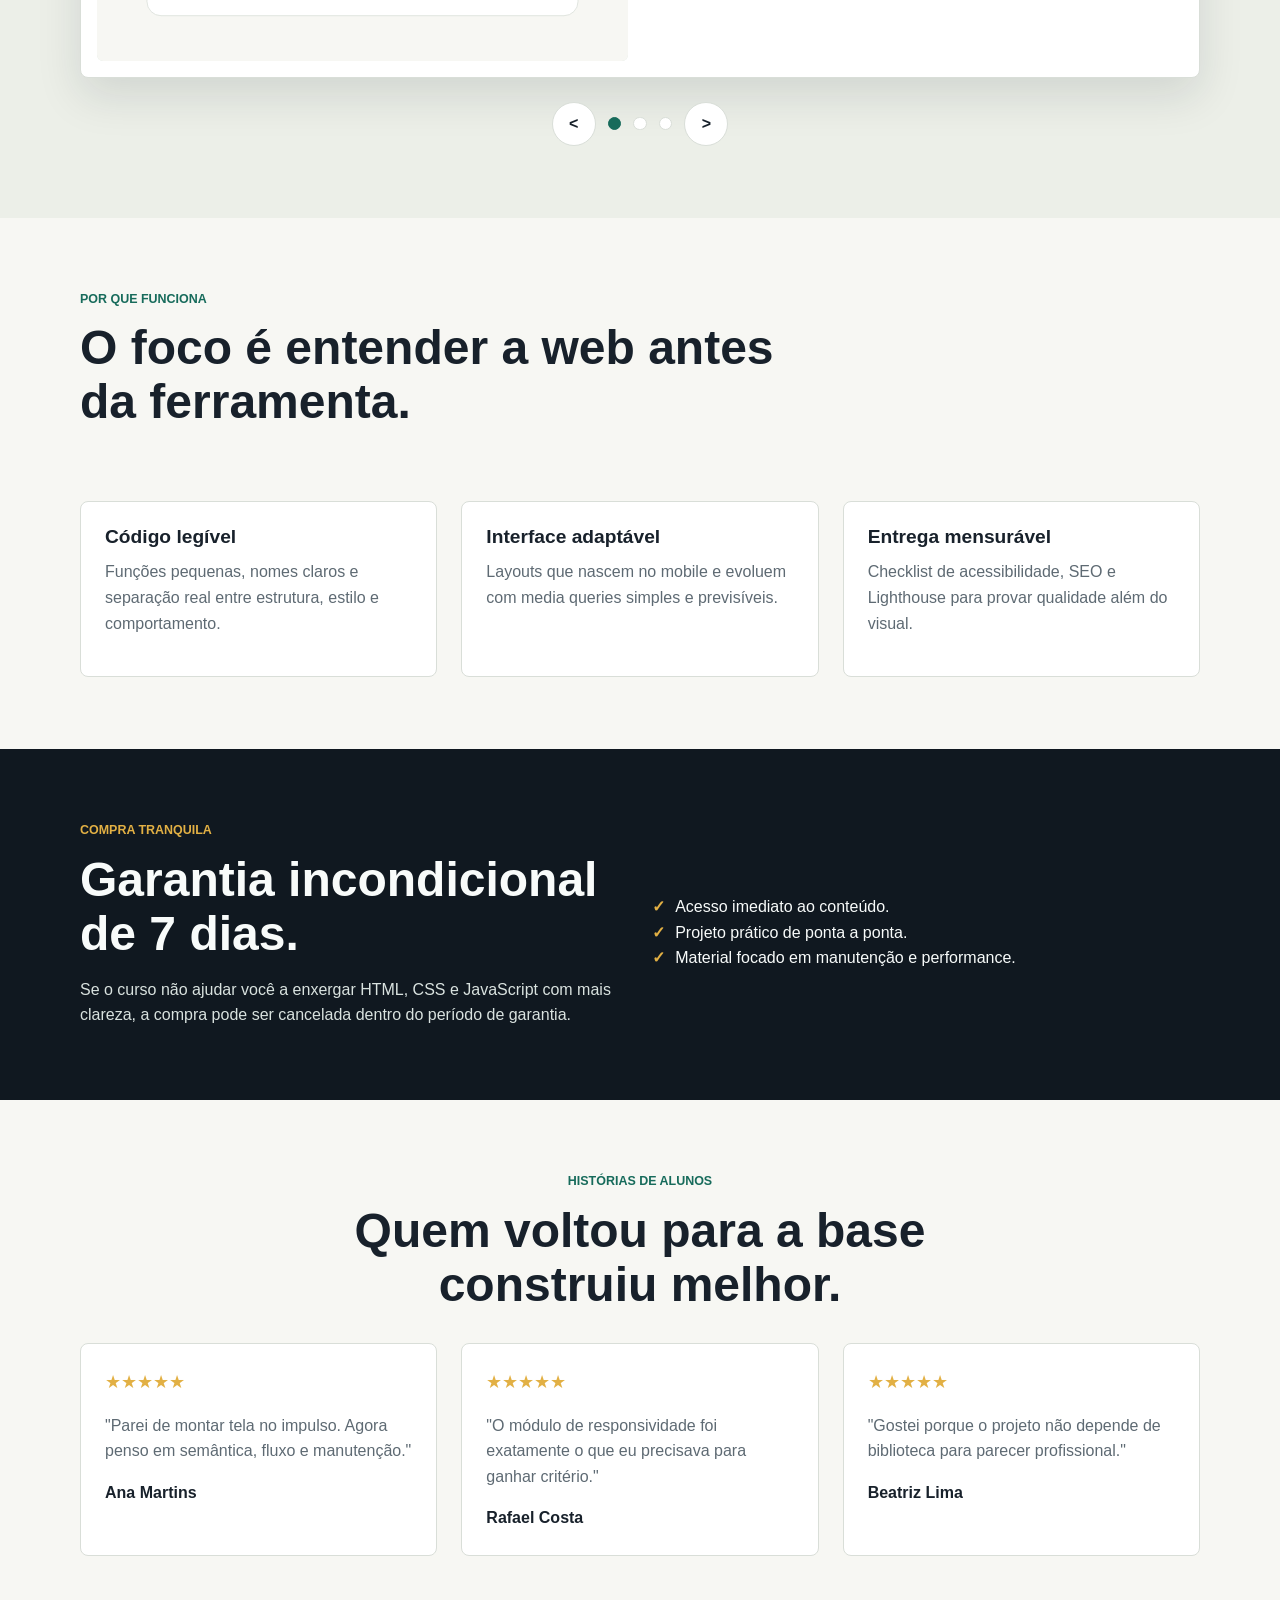
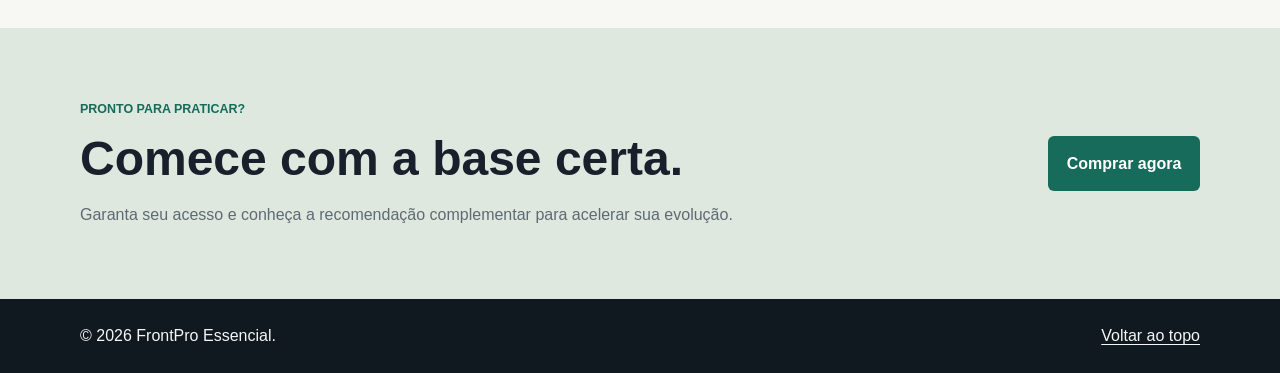
==== commit 3bc12798: "Fix asset query strings" ====
--- a/index.html
+++ b/index.html
@@ -22,9 +22,9 @@
         document.documentElement.dataset.theme = theme || (prefersDark  "dark" : "light");
       })();
     </script>
-    <link rel="preload" href="assets/css/styles.cssv=20260723-4" as="style">
-    <link rel="stylesheet" href="assets/css/styles.cssv=20260723-4">
-    <script src="assets/js/main.jsv=20260723-4" defer></script>
+    <link rel="preload" href="assets/css/styles.css?v=20260723-5" as="style">
+    <link rel="stylesheet" href="assets/css/styles.css?v=20260723-5">
+    <script src="assets/js/main.js?v=20260723-5" defer></script>
   </head>
   <body data-page="home">
     <a class="skip-link" href="#conteudo" data-i18n="common.skip">Pular para o conteúdo</a>
--- a/assets/css/styles.css
+++ b/assets/css/styles.css
@@ -0,0 +1,819 @@
+:root {
+  color-scheme: light;
+  --color-page: #f7f7f3;
+  --color-surface: #ffffff;
+  --color-surface-strong: #101820;
+  --color-text: #18212b;
+  --color-muted: #5e6a73;
+  --color-border: #d9ded8;
+  --color-section-muted: #ecefe8;
+  --color-final-cta: #dfe8df;
+  --color-reveal: #fffdf6;
+  --color-video: #0b1117;
+  --color-hero-gradient-start: #f7f7f3;
+  --color-hero-gradient-end: #ecefe8;
+  --color-media-soft: #dde8e2;
+  --color-primary: #176b5b;
+  --color-primary-dark: #0f4b40;
+  --color-price: #0f4b40;
+  --color-accent: #e2b044;
+  --color-focus: #1f7ae0;
+  --header-bg: rgba(247, 247, 243, 0.94);
+  --shadow-soft: 0 18px 45px rgba(20, 33, 39, 0.12);
+  --radius-sm: 6px;
+  --radius-md: 8px;
+  --container: 1120px;
+  --gutter: 1rem;
+  --space-1: 0.5rem;
+  --space-2: 0.75rem;
+  --space-3: 1rem;
+  --space-4: 1.5rem;
+  --space-5: 2rem;
+  --space-6: 3rem;
+  --space-7: 4.5rem;
+  --font-body: Arial, Helvetica, sans-serif;
+}
+
+:root[data-theme="dark"] {
+  color-scheme: dark;
+  --color-page: #0f1514;
+  --color-surface: #17211f;
+  --color-surface-strong: #07100e;
+  --color-text: #eef5f1;
+  --color-muted: #b7c4bf;
+  --color-border: #2b3a36;
+  --color-section-muted: #121c1a;
+  --color-final-cta: #14231f;
+  --color-reveal: #171f1c;
+  --color-video: #050908;
+  --color-hero-gradient-start: #0f1514;
+  --color-hero-gradient-end: #121c1a;
+  --color-media-soft: #1e312d;
+  --color-primary: #49b89f;
+  --color-primary-dark: #8ee0ce;
+  --color-price: #8ee0ce;
+  --color-accent: #f0c766;
+  --color-focus: #78b7ff;
+  --header-bg: rgba(15, 21, 20, 0.94);
+  --shadow-soft: 0 18px 45px rgba(0, 0, 0, 0.32);
+}
+
+* {
+  box-sizing: border-box;
+}
+
+html {
+  scroll-behavior: smooth;
+  overflow-x: clip;
+}
+
+body {
+  margin: 0;
+  background: var(--color-page);
+  color: var(--color-text);
+  font-family: var(--font-body);
+  font-size: 1rem;
+  line-height: 1.6;
+  overflow-x: clip;
+}
+
+img {
+  display: block;
+  max-width: 100%;
+  height: auto;
+}
+
+a {
+  color: inherit;
+  text-decoration-thickness: 0.08em;
+  text-underline-offset: 0.2em;
+}
+
+h1,
+h2,
+h3,
+p,
+a,
+button {
+  overflow-wrap: break-word;
+}
+
+button,
+input,
+textarea,
+select {
+  font: inherit;
+}
+
+:focus-visible {
+  outline: 3px solid var(--color-focus);
+  outline-offset: 4px;
+}
+
+.skip-link {
+  position: absolute;
+  left: 1rem;
+  top: 0.75rem;
+  z-index: 20;
+  padding: 0.7rem 1rem;
+  background: var(--color-surface);
+  border: 1px solid var(--color-border);
+  border-radius: var(--radius-sm);
+  transform: translateY(-150%);
+}
+
+.skip-link:focus {
+  transform: translateY(0);
+}
+
+.container {
+  width: min(100% - (var(--gutter) * 2), var(--container));
+  margin-inline: auto;
+}
+
+.narrow {
+  width: min(100% - (var(--gutter) * 2), 820px);
+}
+
+.section {
+  padding-block: var(--space-7);
+}
+
+.section-muted {
+  background: var(--color-section-muted);
+}
+
+.section-band {
+  background: var(--color-surface-strong);
+  color: #f8fbfa;
+}
+
+.site-header {
+  position: sticky;
+  top: 0;
+  z-index: 10;
+  background: var(--header-bg);
+  border-bottom: 1px solid var(--color-border);
+  backdrop-filter: blur(14px);
+}
+
+.header-grid {
+  display: flex;
+  min-height: 4.5rem;
+  align-items: center;
+  justify-content: space-between;
+  gap: var(--space-3);
+  min-width: 0;
+}
+
+.brand {
+  display: inline-flex;
+  align-items: center;
+  gap: 0.65rem;
+  color: var(--color-text);
+  font-weight: 800;
+  min-width: 0;
+  text-decoration: none;
+}
+
+.brand span:last-child {
+  overflow: hidden;
+  text-overflow: ellipsis;
+  white-space: nowrap;
+}
+
+.brand-mark {
+  display: inline-grid;
+  width: 2rem;
+  height: 2rem;
+  place-items: center;
+  border-radius: 50%;
+  background: var(--color-primary);
+  color: white;
+}
+
+.site-nav {
+  display: none;
+  align-items: center;
+  gap: var(--space-4);
+  color: var(--color-muted);
+  font-size: 0.95rem;
+}
+
+.site-nav a {
+  text-decoration: none;
+}
+
+.site-nav a:hover {
+  color: var(--color-primary);
+}
+
+.header-actions {
+  display: inline-flex;
+  align-items: center;
+  gap: var(--space-2);
+  flex: 0 0 auto;
+}
+
+.language-toggle {
+  display: inline-flex;
+  min-height: 2.75rem;
+  align-items: center;
+  justify-content: center;
+  border: 1px solid color-mix(in srgb, var(--color-border) 82%, transparent);
+  border-radius: 1rem;
+  background: var(--color-surface);
+  color: var(--color-muted);
+  cursor: pointer;
+  font-weight: 800;
+  padding-inline: 0.9rem;
+  box-shadow: 0 10px 28px rgba(20, 33, 39, 0.08);
+}
+
+.language-toggle:hover {
+  border-color: var(--color-primary);
+  color: var(--color-text);
+}
+
+.theme-toggle {
+  display: inline-flex;
+  align-items: center;
+  justify-content: center;
+  gap: 0.7rem;
+  min-height: 2.75rem;
+  border: 1px solid color-mix(in srgb, var(--color-border) 82%, transparent);
+  border-radius: 1rem;
+  background: var(--color-surface);
+  color: var(--color-text);
+  cursor: pointer;
+  font-weight: 800;
+  padding: 0.28rem 0.85rem 0.28rem 0.28rem;
+  box-shadow: 0 10px 28px rgba(20, 33, 39, 0.1);
+}
+
+.theme-toggle:hover {
+  border-color: var(--color-primary);
+}
+
+.theme-toggle-label {
+  color: var(--color-muted);
+  font-size: 0.95rem;
+  line-height: 1;
+}
+
+.theme-toggle-icon {
+  display: inline-grid;
+  width: 2.15rem;
+  height: 2.15rem;
+  place-items: center;
+  border-radius: 0.78rem;
+  background: color-mix(in srgb, var(--color-primary) 13%, transparent);
+  color: var(--color-primary);
+  font-size: 1rem;
+  line-height: 1;
+}
+
+:root[data-theme="dark"] .theme-toggle-icon {
+  background: color-mix(in srgb, var(--color-primary-light) 16%, transparent);
+  color: #f5c951;
+}
+
+.hero {
+  padding-block: var(--space-6);
+}
+
+.hero-grid {
+  display: grid;
+  gap: var(--space-5);
+  align-items: center;
+  min-width: 0;
+}
+
+.hero-copy {
+  max-width: 680px;
+  min-width: 0;
+}
+
+.eyebrow {
+  margin: 0 0 var(--space-2);
+  color: var(--color-primary);
+  font-size: 0.78rem;
+  font-weight: 800;
+  letter-spacing: 0;
+  text-transform: uppercase;
+}
+
+.section-band .eyebrow {
+  color: var(--color-accent);
+}
+
+h1,
+h2,
+h3,
+p {
+  margin-top: 0;
+}
+
+h1,
+h2,
+h3 {
+  line-height: 1.12;
+}
+
+h1 {
+  max-width: 13ch;
+  margin-bottom: var(--space-3);
+  font-size: clamp(2.25rem, 7vw, 4.8rem);
+}
+
+h2 {
+  margin-bottom: var(--space-3);
+  font-size: clamp(1.75rem, 4vw, 3rem);
+}
+
+h3 {
+  margin-bottom: var(--space-2);
+  font-size: 1.2rem;
+}
+
+.hero-text {
+  max-width: 58ch;
+  color: var(--color-muted);
+  font-size: 1.1rem;
+}
+
+.section-band .hero-text,
+.section-band p {
+  color: #d9e2df;
+}
+
+.hero-actions,
+.final-cta-grid {
+  display: flex;
+  flex-wrap: wrap;
+  gap: var(--space-3);
+  align-items: center;
+  min-width: 0;
+}
+
+.button {
+  display: inline-flex;
+  min-height: 3rem;
+  align-items: center;
+  justify-content: center;
+  border: 1px solid transparent;
+  border-radius: var(--radius-sm);
+  padding: 0.85rem 1.1rem;
+  font-weight: 800;
+  text-align: center;
+  text-decoration: none;
+  transition: background-color 180ms ease, border-color 180ms ease, color 180ms ease, transform 180ms ease;
+}
+
+.button:hover {
+  transform: translateY(-1px);
+}
+
+.button-primary {
+  background: var(--color-primary);
+  color: white;
+}
+
+.button-primary:hover {
+  background: var(--color-primary-dark);
+}
+
+.button-secondary {
+  border-color: var(--color-border);
+  background: var(--color-surface);
+  color: var(--color-text);
+}
+
+.button-secondary:hover {
+  border-color: var(--color-primary);
+  color: var(--color-primary-dark);
+}
+
+.trust-list,
+.check-list,
+.summary-list {
+  padding: 0;
+  list-style: none;
+}
+
+.trust-list {
+  display: flex;
+  flex-wrap: wrap;
+  gap: var(--space-2);
+  margin: var(--space-4) 0 0;
+  color: var(--color-muted);
+  font-size: 0.95rem;
+}
+
+.trust-list li,
+.check-list li {
+  position: relative;
+  padding-left: 1.45rem;
+}
+
+.trust-list li::before,
+.check-list li::before {
+  position: absolute;
+  left: 0;
+  color: var(--color-primary);
+  content: "\2713";
+  font-weight: 800;
+}
+
+.section-band .check-list li::before {
+  color: var(--color-accent);
+}
+
+.hero-media {
+  margin: 0;
+  border: 1px solid var(--color-border);
+  border-radius: var(--radius-md);
+  background: var(--color-surface);
+  box-shadow: var(--shadow-soft);
+  overflow: hidden;
+}
+
+.section-heading {
+  max-width: 760px;
+  margin: 0 auto var(--space-5);
+  text-align: center;
+}
+
+.section-heading-left {
+  margin-inline: 0;
+  text-align: left;
+}
+
+.carousel {
+  display: grid;
+  gap: var(--space-4);
+  min-width: 0;
+}
+
+.carousel-viewport {
+  min-height: 0;
+}
+
+.carousel-slide {
+  display: grid;
+  gap: var(--space-4);
+  align-items: center;
+  min-width: 0;
+  padding: var(--space-3);
+  border: 1px solid var(--color-border);
+  border-radius: var(--radius-md);
+  background: var(--color-surface);
+  box-shadow: var(--shadow-soft);
+}
+
+.carousel-slide[hidden] {
+  display: none;
+}
+
+.carousel-slide img {
+  border-radius: var(--radius-sm);
+  background: var(--color-media-soft);
+}
+
+.carousel-slide p:last-child {
+  margin-bottom: 0;
+  color: var(--color-muted);
+}
+
+.carousel-controls,
+.carousel-dots {
+  display: flex;
+  align-items: center;
+  justify-content: center;
+  gap: var(--space-2);
+}
+
+.icon-button,
+.dot-button {
+  display: inline-grid;
+  place-items: center;
+  border: 1px solid var(--color-border);
+  background: var(--color-surface);
+  color: var(--color-text);
+  cursor: pointer;
+}
+
+.icon-button {
+  width: 2.75rem;
+  height: 2.75rem;
+  border-radius: 50%;
+  font-weight: 800;
+}
+
+.dot-button {
+  width: 0.85rem;
+  height: 0.85rem;
+  border-radius: 50%;
+  padding: 0;
+}
+
+.dot-button[aria-current="true"] {
+  background: var(--color-primary);
+  border-color: var(--color-primary);
+}
+
+.feature-grid,
+.testimonial-grid,
+.steps-grid,
+.info-grid,
+.offer-grid,
+.thanks-grid,
+.guarantee-grid {
+  display: grid;
+  gap: var(--space-4);
+  min-width: 0;
+}
+
+.feature-card,
+.testimonial,
+.step-card,
+.summary-card,
+.support-box,
+.offer-panel,
+.price-box {
+  border: 1px solid var(--color-border);
+  border-radius: var(--radius-md);
+  background: var(--color-surface);
+  padding: var(--space-4);
+  min-width: 0;
+}
+
+.feature-card p,
+.testimonial p,
+.step-card p,
+.support-box p,
+.offer-panel p {
+  color: var(--color-muted);
+}
+
+.guarantee-grid {
+  align-items: center;
+}
+
+.guarantee-grid p:last-child,
+.guarantee-grid ul {
+  margin-bottom: 0;
+}
+
+.guarantee-compact {
+  margin-top: var(--space-4);
+}
+
+.stars {
+  margin-bottom: var(--space-3);
+  color: var(--color-accent);
+  font-size: 1.1rem;
+  letter-spacing: 0;
+}
+
+.final-cta {
+  background: var(--color-final-cta);
+}
+
+.final-cta-grid {
+  justify-content: space-between;
+}
+
+.final-cta-grid p:last-child {
+  margin-bottom: 0;
+  color: var(--color-muted);
+}
+
+.site-footer {
+  padding-block: var(--space-4);
+  background: var(--color-surface-strong);
+  color: #f4f7f6;
+}
+
+.footer-grid {
+  display: flex;
+  flex-wrap: wrap;
+  justify-content: space-between;
+  gap: var(--space-3);
+}
+
+.footer-grid p {
+  margin-bottom: 0;
+}
+
+.footer-grid a {
+  color: #f4f7f6;
+}
+
+.upsell-hero {
+  padding-bottom: var(--space-5);
+}
+
+.video-shell {
+  position: relative;
+  margin-top: var(--space-4);
+  overflow: hidden;
+  border-radius: var(--radius-md);
+  background: var(--color-video);
+  box-shadow: var(--shadow-soft);
+  aspect-ratio: 16 / 9;
+}
+
+.video-shell iframe {
+  position: absolute;
+  inset: 0;
+  width: 100%;
+  height: 100%;
+  border: 0;
+}
+
+.video-note {
+  margin-top: var(--space-3);
+  color: var(--color-muted);
+  font-size: 0.95rem;
+}
+
+.reveal-offer {
+  background: var(--color-reveal);
+}
+
+.offer-grid {
+  align-items: start;
+}
+
+.price-box {
+  margin: 0;
+  color: var(--color-muted);
+  text-align: center;
+}
+
+.price-box strong {
+  display: inline-block;
+  margin-top: var(--space-1);
+  color: var(--color-price);
+  font-size: 2rem;
+}
+
+.thanks-section {
+  background: linear-gradient(180deg, var(--color-hero-gradient-start) 0%, var(--color-hero-gradient-end) 100%);
+}
+
+.thanks-grid {
+  align-items: center;
+}
+
+.summary-card h2 {
+  font-size: 1.5rem;
+}
+
+.summary-list {
+  margin: 0;
+}
+
+.summary-list li {
+  padding-block: 0.7rem;
+  border-bottom: 1px solid var(--color-border);
+}
+
+.summary-list li:last-child {
+  border-bottom: 0;
+}
+
+.step-card span {
+  display: inline-grid;
+  width: 2rem;
+  height: 2rem;
+  margin-bottom: var(--space-3);
+  place-items: center;
+  border-radius: 50%;
+  background: var(--color-primary);
+  color: white;
+  font-weight: 800;
+}
+
+@media (min-width: 720px) {
+  .site-nav {
+    display: flex;
+  }
+
+  .hero-grid,
+  .carousel-slide,
+  .offer-grid,
+  .thanks-grid,
+  .info-grid,
+  .guarantee-grid {
+    grid-template-columns: repeat(2, minmax(0, 1fr));
+  }
+
+  .feature-grid,
+  .testimonial-grid,
+  .steps-grid {
+    grid-template-columns: repeat(3, minmax(0, 1fr));
+  }
+
+  .feature-grid .section-heading,
+  .steps-grid .section-heading {
+    grid-column: 1 / -1;
+  }
+
+  .carousel-viewport {
+    min-height: 0;
+  }
+}
+
+@media (min-width: 1040px) {
+  .hero {
+    padding-block: var(--space-7);
+  }
+
+  .hero-grid {
+    grid-template-columns: 1.02fr 0.98fr;
+  }
+
+  .steps-grid .section-heading {
+    grid-column: auto;
+  }
+}
+
+@media (max-width: 560px) {
+  :root {
+    --gutter: 0.75rem;
+    --space-7: 3.25rem;
+  }
+
+  .container,
+  .narrow {
+    width: min(100% - (var(--gutter) * 2), var(--container));
+  }
+
+  .section {
+    padding-block: var(--space-5);
+  }
+
+  .header-grid {
+    min-height: 4rem;
+  }
+
+  .brand {
+    font-size: 0.95rem;
+  }
+
+  .theme-toggle {
+    min-height: 2.35rem;
+    gap: 0.58rem;
+    padding: 0.22rem 0.68rem 0.22rem 0.22rem;
+  }
+
+  .language-toggle {
+    min-height: 2.35rem;
+    padding-inline: 0.68rem;
+  }
+
+  .theme-toggle-icon {
+    width: 1.9rem;
+    height: 1.9rem;
+  }
+
+  .theme-toggle-label {
+    font-size: 0.9rem;
+  }
+
+  h1 {
+    max-width: 100%;
+    font-size: clamp(2rem, 12vw, 3.25rem);
+  }
+
+  h2 {
+    font-size: clamp(1.55rem, 8vw, 2.35rem);
+  }
+
+  .hero-actions,
+  .final-cta-grid {
+    align-items: stretch;
+    flex-direction: column;
+  }
+
+  .button {
+    width: 100%;
+  }
+
+  .carousel-viewport {
+    min-height: 0;
+  }
+}
+
+@media (prefers-reduced-motion: reduce) {
+  *,
+  *::before,
+  *::after {
+    scroll-behavior: auto !important;
+    animation-duration: 0.01ms !important;
+    animation-iteration-count: 1 !important;
+    transition-duration: 0.01ms !important;
+  }
+}
--- a/assets/css/styles.css
+++ b/assets/css/styles.css
@@ -0,0 +1,819 @@
+:root {
+  color-scheme: light;
+  --color-page: #f7f7f3;
+  --color-surface: #ffffff;
+  --color-surface-strong: #101820;
+  --color-text: #18212b;
+  --color-muted: #5e6a73;
+  --color-border: #d9ded8;
+  --color-section-muted: #ecefe8;
+  --color-final-cta: #dfe8df;
+  --color-reveal: #fffdf6;
+  --color-video: #0b1117;
+  --color-hero-gradient-start: #f7f7f3;
+  --color-hero-gradient-end: #ecefe8;
+  --color-media-soft: #dde8e2;
+  --color-primary: #176b5b;
+  --color-primary-dark: #0f4b40;
+  --color-price: #0f4b40;
+  --color-accent: #e2b044;
+  --color-focus: #1f7ae0;
+  --header-bg: rgba(247, 247, 243, 0.94);
+  --shadow-soft: 0 18px 45px rgba(20, 33, 39, 0.12);
+  --radius-sm: 6px;
+  --radius-md: 8px;
+  --container: 1120px;
+  --gutter: 1rem;
+  --space-1: 0.5rem;
+  --space-2: 0.75rem;
+  --space-3: 1rem;
+  --space-4: 1.5rem;
+  --space-5: 2rem;
+  --space-6: 3rem;
+  --space-7: 4.5rem;
+  --font-body: Arial, Helvetica, sans-serif;
+}
+
+:root[data-theme="dark"] {
+  color-scheme: dark;
+  --color-page: #0f1514;
+  --color-surface: #17211f;
+  --color-surface-strong: #07100e;
+  --color-text: #eef5f1;
+  --color-muted: #b7c4bf;
+  --color-border: #2b3a36;
+  --color-section-muted: #121c1a;
+  --color-final-cta: #14231f;
+  --color-reveal: #171f1c;
+  --color-video: #050908;
+  --color-hero-gradient-start: #0f1514;
+  --color-hero-gradient-end: #121c1a;
+  --color-media-soft: #1e312d;
+  --color-primary: #49b89f;
+  --color-primary-dark: #8ee0ce;
+  --color-price: #8ee0ce;
+  --color-accent: #f0c766;
+  --color-focus: #78b7ff;
+  --header-bg: rgba(15, 21, 20, 0.94);
+  --shadow-soft: 0 18px 45px rgba(0, 0, 0, 0.32);
+}
+
+* {
+  box-sizing: border-box;
+}
+
+html {
+  scroll-behavior: smooth;
+  overflow-x: clip;
+}
+
+body {
+  margin: 0;
+  background: var(--color-page);
+  color: var(--color-text);
+  font-family: var(--font-body);
+  font-size: 1rem;
+  line-height: 1.6;
+  overflow-x: clip;
+}
+
+img {
+  display: block;
+  max-width: 100%;
+  height: auto;
+}
+
+a {
+  color: inherit;
+  text-decoration-thickness: 0.08em;
+  text-underline-offset: 0.2em;
+}
+
+h1,
+h2,
+h3,
+p,
+a,
+button {
+  overflow-wrap: break-word;
+}
+
+button,
+input,
+textarea,
+select {
+  font: inherit;
+}
+
+:focus-visible {
+  outline: 3px solid var(--color-focus);
+  outline-offset: 4px;
+}
+
+.skip-link {
+  position: absolute;
+  left: 1rem;
+  top: 0.75rem;
+  z-index: 20;
+  padding: 0.7rem 1rem;
+  background: var(--color-surface);
+  border: 1px solid var(--color-border);
+  border-radius: var(--radius-sm);
+  transform: translateY(-150%);
+}
+
+.skip-link:focus {
+  transform: translateY(0);
+}
+
+.container {
+  width: min(100% - (var(--gutter) * 2), var(--container));
+  margin-inline: auto;
+}
+
+.narrow {
+  width: min(100% - (var(--gutter) * 2), 820px);
+}
+
+.section {
+  padding-block: var(--space-7);
+}
+
+.section-muted {
+  background: var(--color-section-muted);
+}
+
+.section-band {
+  background: var(--color-surface-strong);
+  color: #f8fbfa;
+}
+
+.site-header {
+  position: sticky;
+  top: 0;
+  z-index: 10;
+  background: var(--header-bg);
+  border-bottom: 1px solid var(--color-border);
+  backdrop-filter: blur(14px);
+}
+
+.header-grid {
+  display: flex;
+  min-height: 4.5rem;
+  align-items: center;
+  justify-content: space-between;
+  gap: var(--space-3);
+  min-width: 0;
+}
+
+.brand {
+  display: inline-flex;
+  align-items: center;
+  gap: 0.65rem;
+  color: var(--color-text);
+  font-weight: 800;
+  min-width: 0;
+  text-decoration: none;
+}
+
+.brand span:last-child {
+  overflow: hidden;
+  text-overflow: ellipsis;
+  white-space: nowrap;
+}
+
+.brand-mark {
+  display: inline-grid;
+  width: 2rem;
+  height: 2rem;
+  place-items: center;
+  border-radius: 50%;
+  background: var(--color-primary);
+  color: white;
+}
+
+.site-nav {
+  display: none;
+  align-items: center;
+  gap: var(--space-4);
+  color: var(--color-muted);
+  font-size: 0.95rem;
+}
+
+.site-nav a {
+  text-decoration: none;
+}
+
+.site-nav a:hover {
+  color: var(--color-primary);
+}
+
+.header-actions {
+  display: inline-flex;
+  align-items: center;
+  gap: var(--space-2);
+  flex: 0 0 auto;
+}
+
+.language-toggle {
+  display: inline-flex;
+  min-height: 2.75rem;
+  align-items: center;
+  justify-content: center;
+  border: 1px solid color-mix(in srgb, var(--color-border) 82%, transparent);
+  border-radius: 1rem;
+  background: var(--color-surface);
+  color: var(--color-muted);
+  cursor: pointer;
+  font-weight: 800;
+  padding-inline: 0.9rem;
+  box-shadow: 0 10px 28px rgba(20, 33, 39, 0.08);
+}
+
+.language-toggle:hover {
+  border-color: var(--color-primary);
+  color: var(--color-text);
+}
+
+.theme-toggle {
+  display: inline-flex;
+  align-items: center;
+  justify-content: center;
+  gap: 0.7rem;
+  min-height: 2.75rem;
+  border: 1px solid color-mix(in srgb, var(--color-border) 82%, transparent);
+  border-radius: 1rem;
+  background: var(--color-surface);
+  color: var(--color-text);
+  cursor: pointer;
+  font-weight: 800;
+  padding: 0.28rem 0.85rem 0.28rem 0.28rem;
+  box-shadow: 0 10px 28px rgba(20, 33, 39, 0.1);
+}
+
+.theme-toggle:hover {
+  border-color: var(--color-primary);
+}
+
+.theme-toggle-label {
+  color: var(--color-muted);
+  font-size: 0.95rem;
+  line-height: 1;
+}
+
+.theme-toggle-icon {
+  display: inline-grid;
+  width: 2.15rem;
+  height: 2.15rem;
+  place-items: center;
+  border-radius: 0.78rem;
+  background: color-mix(in srgb, var(--color-primary) 13%, transparent);
+  color: var(--color-primary);
+  font-size: 1rem;
+  line-height: 1;
+}
+
+:root[data-theme="dark"] .theme-toggle-icon {
+  background: color-mix(in srgb, var(--color-primary-light) 16%, transparent);
+  color: #f5c951;
+}
+
+.hero {
+  padding-block: var(--space-6);
+}
+
+.hero-grid {
+  display: grid;
+  gap: var(--space-5);
+  align-items: center;
+  min-width: 0;
+}
+
+.hero-copy {
+  max-width: 680px;
+  min-width: 0;
+}
+
+.eyebrow {
+  margin: 0 0 var(--space-2);
+  color: var(--color-primary);
+  font-size: 0.78rem;
+  font-weight: 800;
+  letter-spacing: 0;
+  text-transform: uppercase;
+}
+
+.section-band .eyebrow {
+  color: var(--color-accent);
+}
+
+h1,
+h2,
+h3,
+p {
+  margin-top: 0;
+}
+
+h1,
+h2,
+h3 {
+  line-height: 1.12;
+}
+
+h1 {
+  max-width: 13ch;
+  margin-bottom: var(--space-3);
+  font-size: clamp(2.25rem, 7vw, 4.8rem);
+}
+
+h2 {
+  margin-bottom: var(--space-3);
+  font-size: clamp(1.75rem, 4vw, 3rem);
+}
+
+h3 {
+  margin-bottom: var(--space-2);
+  font-size: 1.2rem;
+}
+
+.hero-text {
+  max-width: 58ch;
+  color: var(--color-muted);
+  font-size: 1.1rem;
+}
+
+.section-band .hero-text,
+.section-band p {
+  color: #d9e2df;
+}
+
+.hero-actions,
+.final-cta-grid {
+  display: flex;
+  flex-wrap: wrap;
+  gap: var(--space-3);
+  align-items: center;
+  min-width: 0;
+}
+
+.button {
+  display: inline-flex;
+  min-height: 3rem;
+  align-items: center;
+  justify-content: center;
+  border: 1px solid transparent;
+  border-radius: var(--radius-sm);
+  padding: 0.85rem 1.1rem;
+  font-weight: 800;
+  text-align: center;
+  text-decoration: none;
+  transition: background-color 180ms ease, border-color 180ms ease, color 180ms ease, transform 180ms ease;
+}
+
+.button:hover {
+  transform: translateY(-1px);
+}
+
+.button-primary {
+  background: var(--color-primary);
+  color: white;
+}
+
+.button-primary:hover {
+  background: var(--color-primary-dark);
+}
+
+.button-secondary {
+  border-color: var(--color-border);
+  background: var(--color-surface);
+  color: var(--color-text);
+}
+
+.button-secondary:hover {
+  border-color: var(--color-primary);
+  color: var(--color-primary-dark);
+}
+
+.trust-list,
+.check-list,
+.summary-list {
+  padding: 0;
+  list-style: none;
+}
+
+.trust-list {
+  display: flex;
+  flex-wrap: wrap;
+  gap: var(--space-2);
+  margin: var(--space-4) 0 0;
+  color: var(--color-muted);
+  font-size: 0.95rem;
+}
+
+.trust-list li,
+.check-list li {
+  position: relative;
+  padding-left: 1.45rem;
+}
+
+.trust-list li::before,
+.check-list li::before {
+  position: absolute;
+  left: 0;
+  color: var(--color-primary);
+  content: "\2713";
+  font-weight: 800;
+}
+
+.section-band .check-list li::before {
+  color: var(--color-accent);
+}
+
+.hero-media {
+  margin: 0;
+  border: 1px solid var(--color-border);
+  border-radius: var(--radius-md);
+  background: var(--color-surface);
+  box-shadow: var(--shadow-soft);
+  overflow: hidden;
+}
+
+.section-heading {
+  max-width: 760px;
+  margin: 0 auto var(--space-5);
+  text-align: center;
+}
+
+.section-heading-left {
+  margin-inline: 0;
+  text-align: left;
+}
+
+.carousel {
+  display: grid;
+  gap: var(--space-4);
+  min-width: 0;
+}
+
+.carousel-viewport {
+  min-height: 0;
+}
+
+.carousel-slide {
+  display: grid;
+  gap: var(--space-4);
+  align-items: center;
+  min-width: 0;
+  padding: var(--space-3);
+  border: 1px solid var(--color-border);
+  border-radius: var(--radius-md);
+  background: var(--color-surface);
+  box-shadow: var(--shadow-soft);
+}
+
+.carousel-slide[hidden] {
+  display: none;
+}
+
+.carousel-slide img {
+  border-radius: var(--radius-sm);
+  background: var(--color-media-soft);
+}
+
+.carousel-slide p:last-child {
+  margin-bottom: 0;
+  color: var(--color-muted);
+}
+
+.carousel-controls,
+.carousel-dots {
+  display: flex;
+  align-items: center;
+  justify-content: center;
+  gap: var(--space-2);
+}
+
+.icon-button,
+.dot-button {
+  display: inline-grid;
+  place-items: center;
+  border: 1px solid var(--color-border);
+  background: var(--color-surface);
+  color: var(--color-text);
+  cursor: pointer;
+}
+
+.icon-button {
+  width: 2.75rem;
+  height: 2.75rem;
+  border-radius: 50%;
+  font-weight: 800;
+}
+
+.dot-button {
+  width: 0.85rem;
+  height: 0.85rem;
+  border-radius: 50%;
+  padding: 0;
+}
+
+.dot-button[aria-current="true"] {
+  background: var(--color-primary);
+  border-color: var(--color-primary);
+}
+
+.feature-grid,
+.testimonial-grid,
+.steps-grid,
+.info-grid,
+.offer-grid,
+.thanks-grid,
+.guarantee-grid {
+  display: grid;
+  gap: var(--space-4);
+  min-width: 0;
+}
+
+.feature-card,
+.testimonial,
+.step-card,
+.summary-card,
+.support-box,
+.offer-panel,
+.price-box {
+  border: 1px solid var(--color-border);
+  border-radius: var(--radius-md);
+  background: var(--color-surface);
+  padding: var(--space-4);
+  min-width: 0;
+}
+
+.feature-card p,
+.testimonial p,
+.step-card p,
+.support-box p,
+.offer-panel p {
+  color: var(--color-muted);
+}
+
+.guarantee-grid {
+  align-items: center;
+}
+
+.guarantee-grid p:last-child,
+.guarantee-grid ul {
+  margin-bottom: 0;
+}
+
+.guarantee-compact {
+  margin-top: var(--space-4);
+}
+
+.stars {
+  margin-bottom: var(--space-3);
+  color: var(--color-accent);
+  font-size: 1.1rem;
+  letter-spacing: 0;
+}
+
+.final-cta {
+  background: var(--color-final-cta);
+}
+
+.final-cta-grid {
+  justify-content: space-between;
+}
+
+.final-cta-grid p:last-child {
+  margin-bottom: 0;
+  color: var(--color-muted);
+}
+
+.site-footer {
+  padding-block: var(--space-4);
+  background: var(--color-surface-strong);
+  color: #f4f7f6;
+}
+
+.footer-grid {
+  display: flex;
+  flex-wrap: wrap;
+  justify-content: space-between;
+  gap: var(--space-3);
+}
+
+.footer-grid p {
+  margin-bottom: 0;
+}
+
+.footer-grid a {
+  color: #f4f7f6;
+}
+
+.upsell-hero {
+  padding-bottom: var(--space-5);
+}
+
+.video-shell {
+  position: relative;
+  margin-top: var(--space-4);
+  overflow: hidden;
+  border-radius: var(--radius-md);
+  background: var(--color-video);
+  box-shadow: var(--shadow-soft);
+  aspect-ratio: 16 / 9;
+}
+
+.video-shell iframe {
+  position: absolute;
+  inset: 0;
+  width: 100%;
+  height: 100%;
+  border: 0;
+}
+
+.video-note {
+  margin-top: var(--space-3);
+  color: var(--color-muted);
+  font-size: 0.95rem;
+}
+
+.reveal-offer {
+  background: var(--color-reveal);
+}
+
+.offer-grid {
+  align-items: start;
+}
+
+.price-box {
+  margin: 0;
+  color: var(--color-muted);
+  text-align: center;
+}
+
+.price-box strong {
+  display: inline-block;
+  margin-top: var(--space-1);
+  color: var(--color-price);
+  font-size: 2rem;
+}
+
+.thanks-section {
+  background: linear-gradient(180deg, var(--color-hero-gradient-start) 0%, var(--color-hero-gradient-end) 100%);
+}
+
+.thanks-grid {
+  align-items: center;
+}
+
+.summary-card h2 {
+  font-size: 1.5rem;
+}
+
+.summary-list {
+  margin: 0;
+}
+
+.summary-list li {
+  padding-block: 0.7rem;
+  border-bottom: 1px solid var(--color-border);
+}
+
+.summary-list li:last-child {
+  border-bottom: 0;
+}
+
+.step-card span {
+  display: inline-grid;
+  width: 2rem;
+  height: 2rem;
+  margin-bottom: var(--space-3);
+  place-items: center;
+  border-radius: 50%;
+  background: var(--color-primary);
+  color: white;
+  font-weight: 800;
+}
+
+@media (min-width: 720px) {
+  .site-nav {
+    display: flex;
+  }
+
+  .hero-grid,
+  .carousel-slide,
+  .offer-grid,
+  .thanks-grid,
+  .info-grid,
+  .guarantee-grid {
+    grid-template-columns: repeat(2, minmax(0, 1fr));
+  }
+
+  .feature-grid,
+  .testimonial-grid,
+  .steps-grid {
+    grid-template-columns: repeat(3, minmax(0, 1fr));
+  }
+
+  .feature-grid .section-heading,
+  .steps-grid .section-heading {
+    grid-column: 1 / -1;
+  }
+
+  .carousel-viewport {
+    min-height: 0;
+  }
+}
+
+@media (min-width: 1040px) {
+  .hero {
+    padding-block: var(--space-7);
+  }
+
+  .hero-grid {
+    grid-template-columns: 1.02fr 0.98fr;
+  }
+
+  .steps-grid .section-heading {
+    grid-column: auto;
+  }
+}
+
+@media (max-width: 560px) {
+  :root {
+    --gutter: 0.75rem;
+    --space-7: 3.25rem;
+  }
+
+  .container,
+  .narrow {
+    width: min(100% - (var(--gutter) * 2), var(--container));
+  }
+
+  .section {
+    padding-block: var(--space-5);
+  }
+
+  .header-grid {
+    min-height: 4rem;
+  }
+
+  .brand {
+    font-size: 0.95rem;
+  }
+
+  .theme-toggle {
+    min-height: 2.35rem;
+    gap: 0.58rem;
+    padding: 0.22rem 0.68rem 0.22rem 0.22rem;
+  }
+
+  .language-toggle {
+    min-height: 2.35rem;
+    padding-inline: 0.68rem;
+  }
+
+  .theme-toggle-icon {
+    width: 1.9rem;
+    height: 1.9rem;
+  }
+
+  .theme-toggle-label {
+    font-size: 0.9rem;
+  }
+
+  h1 {
+    max-width: 100%;
+    font-size: clamp(2rem, 12vw, 3.25rem);
+  }
+
+  h2 {
+    font-size: clamp(1.55rem, 8vw, 2.35rem);
+  }
+
+  .hero-actions,
+  .final-cta-grid {
+    align-items: stretch;
+    flex-direction: column;
+  }
+
+  .button {
+    width: 100%;
+  }
+
+  .carousel-viewport {
+    min-height: 0;
+  }
+}
+
+@media (prefers-reduced-motion: reduce) {
+  *,
+  *::before,
+  *::after {
+    scroll-behavior: auto !important;
+    animation-duration: 0.01ms !important;
+    animation-iteration-count: 1 !important;
+    transition-duration: 0.01ms !important;
+  }
+}
